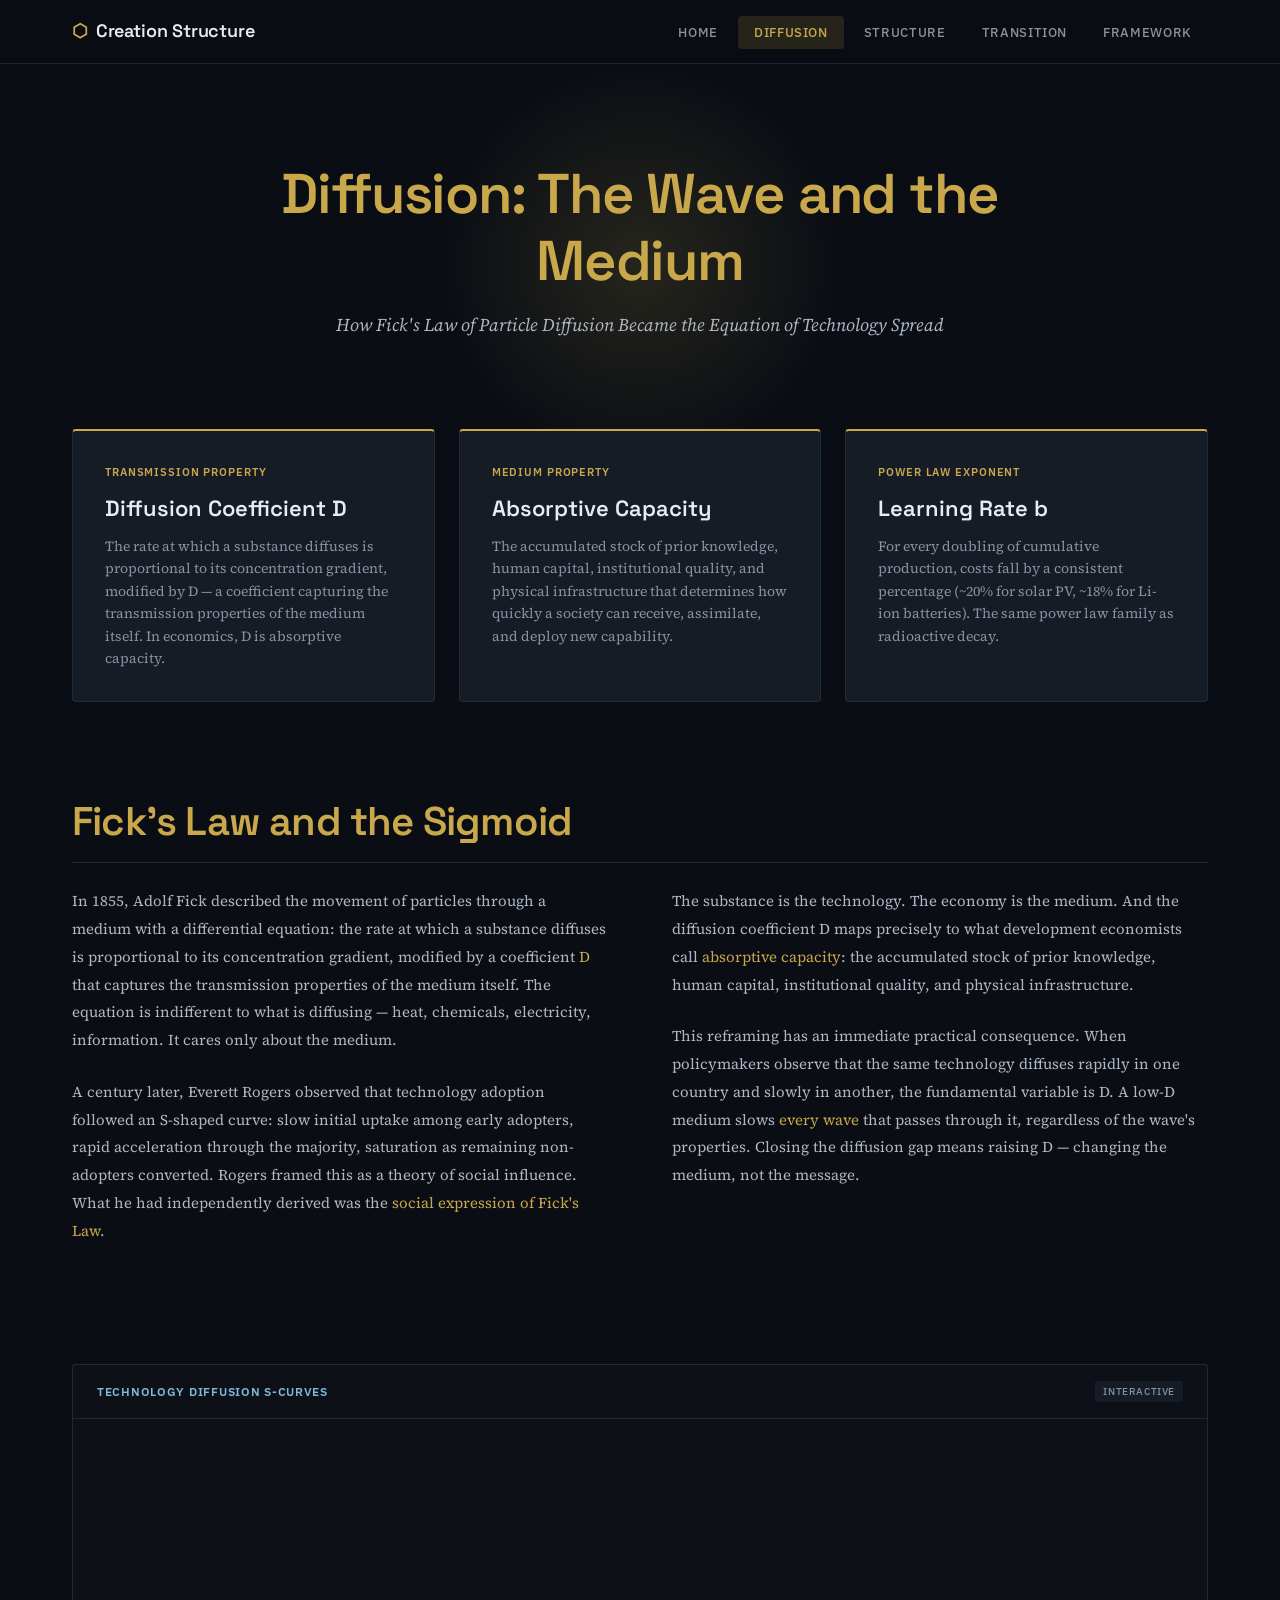
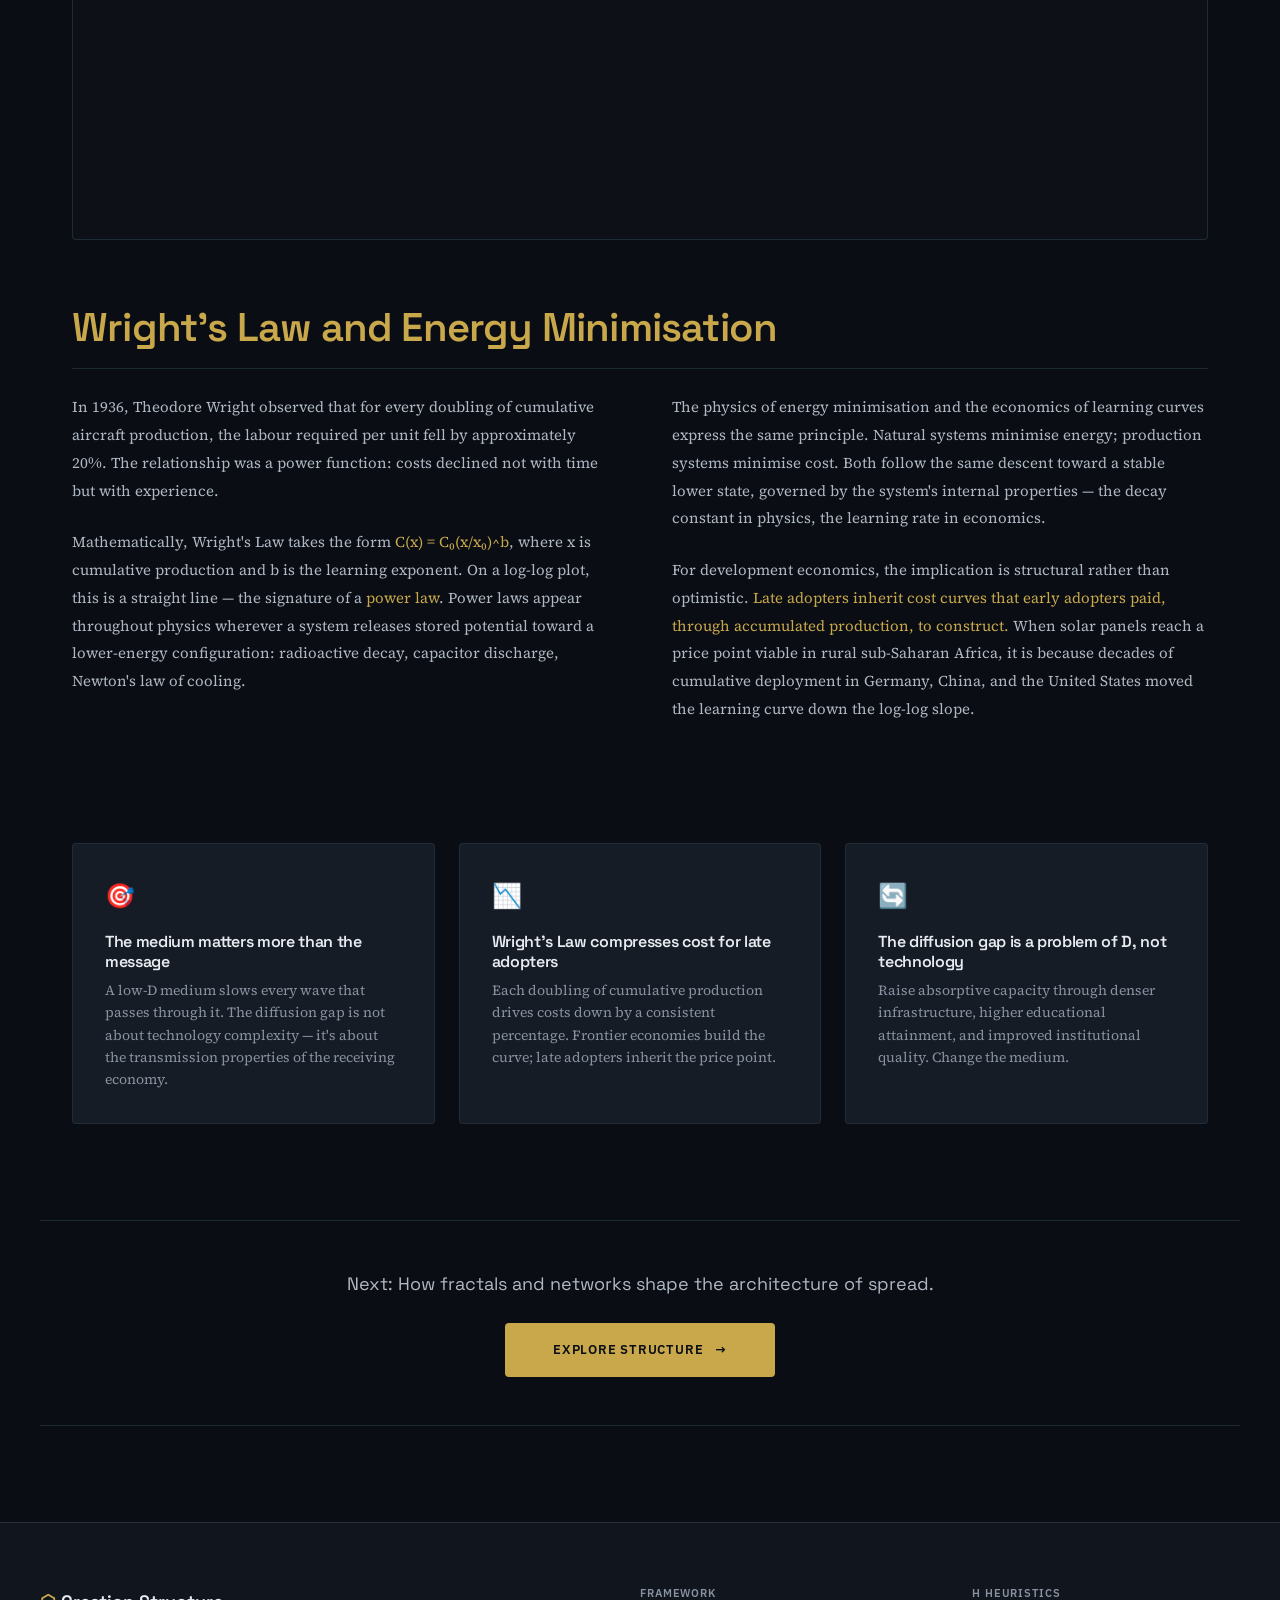
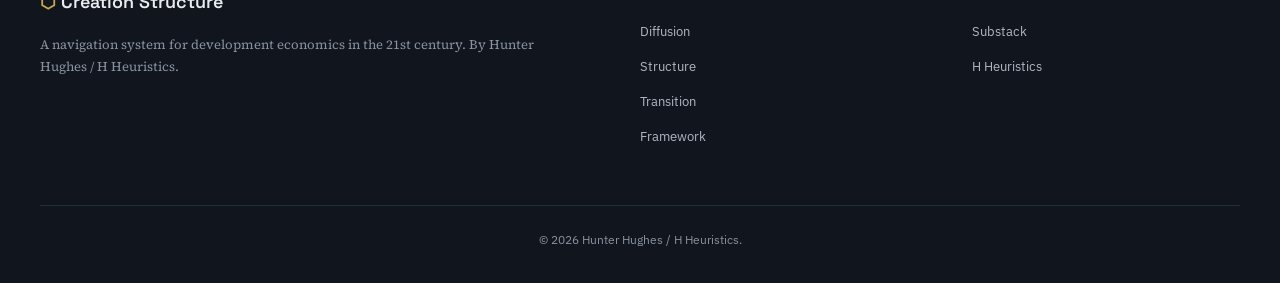
==== pages/diffusion.html @ 6a88fe3a "Initial commit: Creation Structure & Development Economics website 5-page informational website expl" ====
<!DOCTYPE html>
<html lang="en">
<head>
    <meta charset="UTF-8">
    <meta name="viewport" content="width=device-width, initial-scale=1.0">
    <meta name="description" content="Diffusion: The Wave and the Medium — How Fick's Law of particle diffusion became the equation of technology spread across economies.">
    <title>Diffusion — Creation Structure & Development Economics</title>
    <link rel="stylesheet" href="../assets/css/main.css">
    <link rel="icon" type="image/svg+xml" href="data:image/svg+xml,<svg xmlns='http://www.w3.org/2000/svg' viewBox='0 0 100 100'><text y='.9em' font-size='90'>⬡</text></svg>">
</head>
<body>
<a class="skip-link" href="#main-content">Skip to main content</a>

<header class="masthead">
    <div class="masthead-inner">
        <a href="../index.html" class="masthead-brand">
            <span class="brand-accent">⬡</span> Creation Structure
        </a>
        <nav aria-label="Main navigation">
            <ul class="masthead-nav">
                <li><a href="../index.html">Home</a></li>
                <li><a href="diffusion.html" class="active" aria-current="page">Diffusion</a></li>
                <li><a href="structure.html">Structure</a></li>
                <li><a href="transition.html">Transition</a></li>
                <li><a href="framework.html">Framework</a></li>
            </ul>
        </nav>
    </div>
</header>

<main id="main-content">

<!-- ===== Page Hero ===== -->
<section class="page-hero">
    <div class="page-hero-inner">
        <h1>Diffusion: The Wave and the Medium</h1>
        <p class="subtitle">How Fick's Law of Particle Diffusion Became the Equation of Technology Spread</p>
    </div>
</section>

<!-- ===== Stat Row ===== -->
<section class="stat-row">
    <div class="stat-card">
        <div class="stat-card-label">Transmission Property</div>
        <div class="stat-card-title">Diffusion Coefficient D</div>
        <div class="stat-card-desc">The rate at which a substance diffuses is proportional to its concentration gradient, modified by D — a coefficient capturing the transmission properties of the medium itself. In economics, D is absorptive capacity.</div>
    </div>
    <div class="stat-card">
        <div class="stat-card-label">Medium Property</div>
        <div class="stat-card-title">Absorptive Capacity</div>
        <div class="stat-card-desc">The accumulated stock of prior knowledge, human capital, institutional quality, and physical infrastructure that determines how quickly a society can receive, assimilate, and deploy new capability.</div>
    </div>
    <div class="stat-card">
        <div class="stat-card-label">Power Law Exponent</div>
        <div class="stat-card-title">Learning Rate b</div>
        <div class="stat-card-desc">For every doubling of cumulative production, costs fall by a consistent percentage (~20% for solar PV, ~18% for Li-ion batteries). The same power law family as radioactive decay.</div>
    </div>
</section>

<!-- ===== Main Content ===== -->
<section class="prose-section">
    <h2>Fick's Law and the Sigmoid</h2>
    <div class="prose-columns">
        <div>
            <p>In 1855, Adolf Fick described the movement of particles through a medium with a differential equation: the rate at which a substance diffuses is proportional to its concentration gradient, modified by a coefficient <span class="highlight">D</span> that captures the transmission properties of the medium itself. The equation is indifferent to what is diffusing — heat, chemicals, electricity, information. It cares only about the medium.</p>
            <p>A century later, Everett Rogers observed that technology adoption followed an S-shaped curve: slow initial uptake among early adopters, rapid acceleration through the majority, saturation as remaining non-adopters converted. Rogers framed this as a theory of social influence. What he had independently derived was the <span class="highlight">social expression of Fick's Law</span>.</p>
        </div>
        <div>
            <p>The substance is the technology. The economy is the medium. And the diffusion coefficient D maps precisely to what development economists call <span class="highlight">absorptive capacity</span>: the accumulated stock of prior knowledge, human capital, institutional quality, and physical infrastructure.</p>
            <p>This reframing has an immediate practical consequence. When policymakers observe that the same technology diffuses rapidly in one country and slowly in another, the fundamental variable is D. A low-D medium slows <span class="highlight">every wave</span> that passes through it, regardless of the wave's properties. Closing the diffusion gap means raising D — changing the medium, not the message.</p>
        </div>
    </div>
</section>

<!-- ===== Viz: S-Curves ===== -->
<section class="viz-container">
    <div class="viz-frame">
        <div class="viz-frame-header">
            <span class="viz-frame-title">Technology Diffusion S-Curves</span>
            <span class="viz-frame-badge">Interactive</span>
        </div>
        <div class="viz-frame-body" id="viz-diffusion-curves"></div>
    </div>
</section>

<!-- ===== Wright's Law ===== -->
<section class="prose-section">
    <h2>Wright's Law and Energy Minimisation</h2>
    <div class="prose-columns">
        <div>
            <p>In 1936, Theodore Wright observed that for every doubling of cumulative aircraft production, the labour required per unit fell by approximately 20%. The relationship was a power function: costs declined not with time but with experience.</p>
            <p>Mathematically, Wright's Law takes the form <span class="highlight">C(x) = C₀(x/x₀)^b</span>, where x is cumulative production and b is the learning exponent. On a log-log plot, this is a straight line — the signature of a <span class="highlight">power law</span>. Power laws appear throughout physics wherever a system releases stored potential toward a lower-energy configuration: radioactive decay, capacitor discharge, Newton's law of cooling.</p>
        </div>
        <div>
            <p>The physics of energy minimisation and the economics of learning curves express the same principle. Natural systems minimise energy; production systems minimise cost. Both follow the same descent toward a stable lower state, governed by the system's internal properties — the decay constant in physics, the learning rate in economics.</p>
            <p>For development economics, the implication is structural rather than optimistic. <span class="highlight">Late adopters inherit cost curves that early adopters paid, through accumulated production, to construct.</span> When solar panels reach a price point viable in rural sub-Saharan Africa, it is because decades of cumulative deployment in Germany, China, and the United States moved the learning curve down the log-log slope.</p>
        </div>
    </div>
</section>

<!-- ===== Insight Cards ===== -->
<section class="insight-grid">
    <div class="insight-card">
        <span class="insight-icon">🎯</span>
        <h4>The medium matters more than the message</h4>
        <p>A low-D medium slows every wave that passes through it. The diffusion gap is not about technology complexity — it's about the transmission properties of the receiving economy.</p>
    </div>
    <div class="insight-card">
        <span class="insight-icon">📉</span>
        <h4>Wright's Law compresses cost for late adopters</h4>
        <p>Each doubling of cumulative production drives costs down by a consistent percentage. Frontier economies build the curve; late adopters inherit the price point.</p>
    </div>
    <div class="insight-card">
        <span class="insight-icon">🔄</span>
        <h4>The diffusion gap is a problem of D, not technology</h4>
        <p>Raise absorptive capacity through denser infrastructure, higher educational attainment, and improved institutional quality. Change the medium.</p>
    </div>
</section>

<section class="cta-row">
    <p>Next: How fractals and networks shape the architecture of spread.</p>
    <a href="structure.html" class="cta-button">Explore Structure <span class="arrow">→</span></a>
</section>

</main>

<footer class="site-footer">
    <div class="footer-inner">
        <div>
            <div class="footer-brand"><span class="brand-accent">⬡</span> Creation Structure</div>
            <p class="footer-desc">A navigation system for development economics in the 21st century. By Hunter Hughes / H Heuristics.</p>
        </div>
        <div class="footer-col">
            <h4>Framework</h4>
            <ul class="footer-links">
                <li><a href="diffusion.html">Diffusion</a></li>
                <li><a href="structure.html">Structure</a></li>
                <li><a href="transition.html">Transition</a></li>
                <li><a href="framework.html">Framework</a></li>
            </ul>
        </div>
        <div class="footer-col">
            <h4>H Heuristics</h4>
            <ul class="footer-links">
                <li><a href="https://hheuristics.substack.com" target="_blank" rel="noopener">Substack</a></li>
                <li><a href="https://hheuristics.com" target="_blank" rel="noopener">H Heuristics</a></li>
            </ul>
        </div>
    </div>
    <div class="footer-bottom">
        <p>&copy; 2026 Hunter Hughes / H Heuristics.</p>
    </div>
</footer>

<script src="https://d3js.org/d3.v7.min.js"></script>
<script src="../assets/js/visualizations.js"></script>
<script>drawDiffusionSCurves('viz-diffusion-curves');</script>
</body>
</html>
---- assets/css/main.css ----
/* ============================================================
   Creation Structure & Development Economics
   Design System: Scientific Editorial (Stitch-generated)
   Tokens: Dark Navy #0a0e14 / Gold #c9a84c / Steel Blue #7eb8da
   Typography: Space Grotesk (headlines) / Source Serif 4 (body) / IBM Plex Sans (labels)
   ============================================================ */

/* --- Google Fonts --- */
@import url('https://fonts.googleapis.com/css2?family=Space+Grotesk:wght@300;400;500;600;700&family=Source+Serif+4:ital,opsz,wght@0,8..60,300;0,8..60,400;0,8..60,500;0,8..60,600;0,8..60,700;1,8..60,300;1,8..60,400;1,8..60,500&family=IBM+Plex+Sans:wght@300;400;500;600;700&display=swap');

/* --- CSS Custom Properties --- */
:root {
    /* Backgrounds */
    --bg-primary: #0a0e14;
    --bg-secondary: #11161e;
    --bg-card: #161c26;
    --bg-card-hover: #1c2430;
    --bg-equation: #131a24;
    --bg-chart: #0d1117;

    /* Text */
    --text-primary: #e8ecf1;
    --text-secondary: #b0b8c4;
    --text-muted: #8892a0;
    --text-inverse: #0a0e14;

    /* Accent — Gold */
    --gold-primary: #c9a84c;
    --gold-light: #d4b860;
    --gold-dark: #a88a30;
    --gold-glow: rgba(201, 168, 76, 0.15);
    --gold-glow-strong: rgba(201, 168, 76, 0.25);

    /* Accent — Steel Blue */
    --steel: #7eb8da;
    --steel-light: #a0d0ec;
    --steel-dark: #5a94b8;
    --steel-glow: rgba(126, 184, 218, 0.12);

    /* Borders & Dividers */
    --hairline: rgba(126, 184, 218, 0.15);
    --hairline-gold: rgba(201, 168, 76, 0.2);
    --border-card: rgba(126, 184, 218, 0.1);
    --border-strong: rgba(126, 184, 218, 0.2);

    /* Typography */
    --font-headline: 'Space Grotesk', -apple-system, sans-serif;
    --font-body: 'Source Serif 4', Georgia, 'Times New Roman', serif;
    --font-label: 'IBM Plex Sans', -apple-system, sans-serif;
    --font-mono: 'IBM Plex Mono', 'SF Mono', 'Fira Code', monospace;

    /* Spacing */
    --space-xs: 0.25rem;
    --space-sm: 0.5rem;
    --space-md: 1rem;
    --space-lg: 1.5rem;
    --space-xl: 2rem;
    --space-2xl: 3rem;
    --space-3xl: 4rem;
    --space-4xl: 6rem;
    --space-5xl: 8rem;

    /* Sizing */
    --max-width: 1200px;
    --nav-height: 64px;
    --border-radius: 4px;

    /* Transitions */
    --transition-fast: 150ms ease;
    --transition-base: 250ms ease;
    --transition-slow: 400ms ease;
}

/* --- Reset & Base --- */
*, *::before, *::after {
    box-sizing: border-box;
    margin: 0;
    padding: 0;
}

html {
    font-size: 16px;
    scroll-behavior: smooth;
    -webkit-font-smoothing: antialiased;
    -moz-osx-font-smoothing: grayscale;
}

body {
    background-color: var(--bg-primary);
    color: var(--text-primary);
    font-family: var(--font-body);
    line-height: 1.7;
    min-height: 100vh;
}

/* --- Typography --- */
h1, h2, h3, h4, h5, h6 {
    font-family: var(--font-headline);
    font-weight: 600;
    line-height: 1.2;
    letter-spacing: -0.02em;
}

h1 { font-size: clamp(2.25rem, 5vw, 3.5rem); }
h2 { font-size: clamp(1.75rem, 4vw, 2.5rem); }
h3 { font-size: clamp(1.25rem, 3vw, 1.75rem); }
h4 { font-size: 1.125rem; }

p {
    margin-bottom: var(--space-lg);
    color: var(--text-secondary);
}

a {
    color: var(--gold-primary);
    text-decoration: none;
    transition: color var(--transition-fast);
}

a:hover {
    color: var(--gold-light);
}

/* --- Masthead / Navigation --- */
.masthead {
    position: sticky;
    top: 0;
    z-index: 100;
    background: rgba(10, 14, 20, 0.92);
    backdrop-filter: blur(16px);
    -webkit-backdrop-filter: blur(16px);
    border-bottom: 1px solid var(--hairline);
    height: var(--nav-height);
}

.masthead-inner {
    max-width: var(--max-width);
    margin: 0 auto;
    padding: 0 var(--space-xl);
    height: 100%;
    display: flex;
    align-items: center;
    justify-content: space-between;
}

.masthead-brand {
    font-family: var(--font-headline);
    font-size: 1.125rem;
    font-weight: 600;
    color: var(--text-primary);
    letter-spacing: -0.01em;
    display: flex;
    align-items: center;
    gap: var(--space-sm);
}

.masthead-brand .brand-accent {
    color: var(--gold-primary);
    font-weight: 700;
}

.masthead-nav {
    display: flex;
    align-items: center;
    gap: var(--space-xs);
    list-style: none;
}

.masthead-nav a {
    font-family: var(--font-label);
    font-size: 0.8125rem;
    font-weight: 500;
    text-transform: uppercase;
    letter-spacing: 0.05em;
    color: var(--text-muted);
    padding: var(--space-sm) var(--space-md);
    border-radius: var(--border-radius);
    transition: all var(--transition-fast);
}

.masthead-nav a:hover,
.masthead-nav a.active {
    color: var(--gold-primary);
    background: var(--gold-glow);
}

/* --- Hero Section --- */
.hero {
    padding: var(--space-5xl) var(--space-xl) var(--space-4xl);
    text-align: center;
    position: relative;
    overflow: hidden;
}

.hero::before {
    content: '';
    position: absolute;
    top: 0;
    left: 50%;
    transform: translateX(-50%);
    width: 600px;
    height: 600px;
    background: radial-gradient(circle at center, var(--gold-glow) 0%, transparent 70%);
    pointer-events: none;
}

.hero-inner {
    max-width: 800px;
    margin: 0 auto;
    position: relative;
    z-index: 1;
}

.hero-title {
    color: var(--gold-primary);
    margin-bottom: var(--space-md);
}

.hero-subtitle {
    font-family: var(--font-body);
    font-size: clamp(1.125rem, 2.5vw, 1.375rem);
    font-style: italic;
    font-weight: 400;
    color: var(--text-secondary);
    margin-bottom: var(--space-xl);
}

.hero-abstract {
    font-size: 1.0625rem;
    line-height: 1.8;
    color: var(--text-secondary);
    max-width: 680px;
    margin: 0 auto var(--space-2xl);
}

.hero-abstract .drop-cap::first-letter {
    font-family: var(--font-headline);
    font-size: 3.5rem;
    font-weight: 700;
    color: var(--gold-primary);
    float: left;
    line-height: 0.8;
    margin-right: var(--space-sm);
    margin-top: 0.1em;
}

/* --- Stat Row --- */
.stat-row {
    max-width: var(--max-width);
    margin: 0 auto var(--space-4xl);
    padding: 0 var(--space-xl);
    display: grid;
    grid-template-columns: repeat(auto-fit, minmax(240px, 1fr));
    gap: var(--space-lg);
}

.stat-card {
    background: var(--bg-card);
    border: 1px solid var(--border-card);
    border-top: 2px solid var(--gold-primary);
    border-radius: var(--border-radius);
    padding: var(--space-xl);
    transition: all var(--transition-base);
}

.stat-card:hover {
    background: var(--bg-card-hover);
    border-color: var(--hairline-gold);
    transform: translateY(-2px);
}

.stat-card-label {
    font-family: var(--font-label);
    font-size: 0.6875rem;
    font-weight: 600;
    text-transform: uppercase;
    letter-spacing: 0.08em;
    color: var(--gold-primary);
    margin-bottom: var(--space-sm);
}

.stat-card-title {
    font-family: var(--font-headline);
    font-size: 1.375rem;
    font-weight: 600;
    color: var(--text-primary);
    margin-bottom: var(--space-sm);
}

.stat-card-desc {
    font-size: 0.875rem;
    color: var(--text-muted);
    line-height: 1.6;
}

/* --- Prose Section --- */
.prose-section {
    max-width: var(--max-width);
    margin: 0 auto var(--space-4xl);
    padding: 0 var(--space-xl);
}

.prose-section h2 {
    color: var(--gold-primary);
    margin-bottom: var(--space-lg);
    padding-bottom: var(--space-md);
    border-bottom: 1px solid var(--hairline);
}

.prose-section h3 {
    color: var(--text-primary);
    margin: var(--space-2xl) 0 var(--space-md);
}

.prose-columns {
    display: grid;
    grid-template-columns: 1fr 1fr;
    gap: var(--space-3xl);
}

@media (max-width: 768px) {
    .prose-columns {
        grid-template-columns: 1fr;
        gap: var(--space-xl);
    }
}

.prose-columns p {
    font-size: 0.9375rem;
    line-height: 1.85;
}

/* --- Equation Display --- */
.equation-display {
    max-width: var(--max-width);
    margin: 0 auto var(--space-3xl);
    padding: var(--space-3xl) var(--space-xl);
    text-align: center;
}

.equation-box {
    display: inline-block;
    background: var(--bg-equation);
    border: 1px solid var(--hairline-gold);
    border-radius: var(--border-radius);
    padding: var(--space-2xl) var(--space-3xl);
    position: relative;
}

.equation-box::before {
    content: '';
    position: absolute;
    inset: -1px;
    border-radius: var(--border-radius);
    background: var(--gold-glow);
    z-index: -1;
    filter: blur(8px);
}

.equation-box .eq-main {
    font-family: var(--font-headline);
    font-size: clamp(1.5rem, 3.5vw, 2rem);
    font-weight: 700;
    color: var(--gold-primary);
    letter-spacing: -0.01em;
}

.equation-box .eq-mappings {
    display: grid;
    grid-template-columns: repeat(3, 1fr);
    gap: var(--space-lg);
    margin-top: var(--space-xl);
    text-align: left;
}

@media (max-width: 768px) {
    .equation-box .eq-mappings {
        grid-template-columns: 1fr;
    }
}

.eq-mapping {
    padding: var(--space-md);
    border-left: 2px solid var(--hairline-gold);
}

.eq-mapping .map-label {
    font-family: var(--font-label);
    font-size: 0.6875rem;
    font-weight: 600;
    text-transform: uppercase;
    letter-spacing: 0.08em;
    color: var(--steel);
    margin-bottom: var(--space-xs);
}

.eq-mapping .map-arrow {
    font-family: var(--font-headline);
    font-size: 0.9375rem;
    font-weight: 600;
    color: var(--gold-primary);
    margin-bottom: var(--space-xs);
}

.eq-mapping .map-desc {
    font-size: 0.8125rem;
    color: var(--text-muted);
    line-height: 1.5;
}

/* --- Viz Container --- */
.viz-container {
    max-width: var(--max-width);
    margin: 0 auto var(--space-3xl);
    padding: 0 var(--space-xl);
}

.viz-frame {
    background: var(--bg-chart);
    border: 1px solid var(--hairline);
    border-radius: var(--border-radius);
    overflow: hidden;
}

.viz-frame-header {
    padding: var(--space-md) var(--space-lg);
    border-bottom: 1px solid var(--hairline);
    display: flex;
    align-items: center;
    justify-content: space-between;
}

.viz-frame-title {
    font-family: var(--font-label);
    font-size: 0.75rem;
    font-weight: 600;
    text-transform: uppercase;
    letter-spacing: 0.06em;
    color: var(--steel);
}

.viz-frame-badge {
    font-family: var(--font-label);
    font-size: 0.625rem;
    font-weight: 500;
    text-transform: uppercase;
    letter-spacing: 0.06em;
    color: var(--text-muted);
    background: var(--bg-card);
    padding: 2px 8px;
    border-radius: 2px;
}

.viz-frame-body {
    padding: 0;
    min-height: 420px;
    position: relative;
}

.viz-frame-body svg {
    display: block;
    width: 100%;
}

.viz-frame-body svg:focus-visible {
    outline: 2px solid var(--gold-primary);
    outline-offset: 2px;
}

/* --- Skip Link (Accessibility) --- */
.skip-link {
    position: absolute;
    top: -100%;
    left: var(--space-md);
    background: var(--gold-primary);
    color: var(--bg-primary);
    padding: var(--space-sm) var(--space-md);
    border-radius: var(--border-radius);
    font-family: var(--font-label);
    font-size: 0.8125rem;
    font-weight: 600;
    z-index: 200;
    transition: top var(--transition-fast);
    text-decoration: none;
}

.skip-link:focus {
    top: var(--space-md);
}

/* --- Main content wrapper for skip link target --- */
#main-content {
    outline: none;
}

/* --- Insight Cards --- */
.insight-grid {
    max-width: var(--max-width);
    margin: 0 auto var(--space-4xl);
    padding: 0 var(--space-xl);
    display: grid;
    grid-template-columns: repeat(auto-fit, minmax(320px, 1fr));
    gap: var(--space-lg);
}

.insight-card {
    background: var(--bg-card);
    border: 1px solid var(--border-card);
    border-radius: var(--border-radius);
    padding: var(--space-xl);
    transition: all var(--transition-base);
}

.insight-card:hover {
    background: var(--bg-card-hover);
    border-color: var(--hairline-gold);
}

.insight-card .insight-icon {
    font-size: 1.5rem;
    margin-bottom: var(--space-md);
    display: block;
}

.insight-card h4 {
    font-family: var(--font-headline);
    font-size: 1rem;
    color: var(--text-primary);
    margin-bottom: var(--space-sm);
}

.insight-card p {
    font-size: 0.875rem;
    color: var(--text-muted);
    line-height: 1.6;
    margin-bottom: 0;
}

/* --- CTA Row --- */
.cta-row {
    max-width: var(--max-width);
    margin: 0 auto var(--space-4xl);
    padding: var(--space-2xl) var(--space-xl);
    text-align: center;
    border-top: 1px solid var(--hairline);
    border-bottom: 1px solid var(--hairline);
}

.cta-row p {
    font-family: var(--font-headline);
    font-size: 1.125rem;
    color: var(--text-secondary);
    margin-bottom: var(--space-lg);
}

.cta-button {
    display: inline-block;
    font-family: var(--font-label);
    font-size: 0.8125rem;
    font-weight: 600;
    text-transform: uppercase;
    letter-spacing: 0.06em;
    color: var(--bg-primary);
    background: var(--gold-primary);
    padding: var(--space-md) var(--space-2xl);
    border-radius: var(--border-radius);
    transition: all var(--transition-fast);
}

.cta-button:hover {
    background: var(--gold-light);
    color: var(--bg-primary);
    transform: translateY(-1px);
}

.cta-button .arrow {
    margin-left: var(--space-sm);
    transition: transform var(--transition-fast);
}

.cta-button:hover .arrow {
    transform: translateX(4px);
}

/* --- Footer --- */
.site-footer {
    background: var(--bg-secondary);
    border-top: 1px solid var(--hairline);
    padding: var(--space-3xl) var(--space-xl) var(--space-xl);
}

.footer-inner {
    max-width: var(--max-width);
    margin: 0 auto;
    display: grid;
    grid-template-columns: 2fr 1fr 1fr;
    gap: var(--space-3xl);
}

@media (max-width: 768px) {
    .footer-inner {
        grid-template-columns: 1fr;
        gap: var(--space-xl);
    }
}

.footer-brand {
    font-family: var(--font-headline);
    font-size: 1.125rem;
    font-weight: 600;
    color: var(--text-primary);
    margin-bottom: var(--space-md);
}

.footer-brand .brand-accent {
    color: var(--gold-primary);
}

.footer-desc {
    font-size: 0.8125rem;
    color: var(--text-muted);
    line-height: 1.7;
    margin-bottom: 0;
}

.footer-col h4 {
    font-family: var(--font-label);
    font-size: 0.6875rem;
    font-weight: 600;
    text-transform: uppercase;
    letter-spacing: 0.08em;
    color: var(--text-muted);
    margin-bottom: var(--space-md);
}

.footer-links {
    list-style: none;
}

.footer-links li {
    margin-bottom: var(--space-sm);
}

.footer-links a {
    font-family: var(--font-label);
    font-size: 0.8125rem;
    color: var(--text-secondary);
    transition: color var(--transition-fast);
}

.footer-links a:hover {
    color: var(--gold-primary);
}

.footer-bottom {
    max-width: var(--max-width);
    margin: var(--space-2xl) auto 0;
    padding-top: var(--space-lg);
    border-top: 1px solid var(--hairline);
    text-align: center;
}

.footer-bottom p {
    font-family: var(--font-label);
    font-size: 0.75rem;
    color: var(--text-muted);
    margin-bottom: 0;
}

/* --- Section Divider --- */
.section-divider {
    max-width: var(--max-width);
    margin: 0 auto var(--space-3xl);
    padding: 0 var(--space-xl);
    border: none;
    border-top: 1px solid var(--hairline);
}

/* --- Highlight text --- */
.highlight {
    color: var(--gold-primary);
}

.highlight-blue {
    color: var(--steel);
}

/* --- Responsive nav (mobile) --- */
@media (max-width: 768px) {
    .masthead-inner {
        flex-direction: column;
        height: auto;
        padding: var(--space-md) var(--space-lg);
        gap: var(--space-sm);
    }

    .masthead-nav {
        flex-wrap: wrap;
        justify-content: center;
        gap: 0;
    }

    .masthead-nav a {
        font-size: 0.6875rem;
        padding: var(--space-xs) var(--space-sm);
    }

    .masthead {
        height: auto;
    }

    :root {
        --nav-height: auto;
    }

    .hero {
        padding: var(--space-3xl) var(--space-lg) var(--space-2xl);
    }

    .stat-row {
        grid-template-columns: 1fr;
    }

    .insight-grid {
        grid-template-columns: 1fr;
    }
}

/* --- Page Hero (interior pages) --- */
.page-hero {
    padding: var(--space-4xl) var(--space-xl) var(--space-3xl);
    text-align: center;
    position: relative;
    overflow: hidden;
}

.page-hero::before {
    content: '';
    position: absolute;
    top: 0;
    left: 50%;
    transform: translateX(-50%);
    width: 400px;
    height: 400px;
    background: radial-gradient(circle at center, var(--gold-glow) 0%, transparent 70%);
    pointer-events: none;
}

.page-hero-inner {
    max-width: 800px;
    margin: 0 auto;
    position: relative;
    z-index: 1;
}

.page-hero h1 {
    color: var(--gold-primary);
    margin-bottom: var(--space-md);
}

.page-hero .subtitle {
    font-family: var(--font-body);
    font-size: 1.125rem;
    font-style: italic;
    font-weight: 400;
    color: var(--text-secondary);
}

/* --- Timeline --- */
.timeline {
    max-width: var(--max-width);
    margin: 0 auto var(--space-3xl);
    padding: 0 var(--space-xl);
    position: relative;
}

.timeline::before {
    content: '';
    position: absolute;
    left: 50%;
    transform: translateX(-50%);
    top: 0;
    bottom: 0;
    width: 1px;
    background: var(--hairline);
}

.timeline-item {
    display: grid;
    grid-template-columns: 1fr 1fr;
    gap: var(--space-2xl);
    margin-bottom: var(--space-2xl);
    position: relative;
}

.timeline-item:nth-child(even) {
    direction: rtl;
}

.timeline-item:nth-child(even) .timeline-content {
    direction: ltr;
}

.timeline-dot {
    position: absolute;
    left: 50%;
    transform: translateX(-50%);
    width: 12px;
    height: 12px;
    background: var(--gold-primary);
    border-radius: 50%;
    border: 2px solid var(--bg-primary);
    z-index: 2;
    top: 0.5rem;
}

.timeline-era {
    font-family: var(--font-label);
    font-size: 0.6875rem;
    font-weight: 600;
    text-transform: uppercase;
    letter-spacing: 0.08em;
    color: var(--gold-primary);
    margin-bottom: var(--space-xs);
}

.timeline-content {
    padding: var(--space-lg);
    background: var(--bg-card);
    border: 1px solid var(--border-card);
    border-radius: var(--border-radius);
}

.timeline-content h4 {
    margin-bottom: var(--space-sm);
}

.timeline-content p {
    font-size: 0.875rem;
    color: var(--text-muted);
    margin-bottom: 0;
}

@media (max-width: 768px) {
    .timeline::before {
        left: 24px;
    }
    .timeline-item {
        grid-template-columns: 1fr;
        gap: 0;
        padding-left: 48px;
    }
    .timeline-item:nth-child(even) {
        direction: ltr;
    }
    .timeline-dot {
        left: 24px;
    }
}

/* --- Active nav state --- */
.masthead-nav a.active {
    color: var(--gold-primary);
    background: var(--gold-glow);
    border-radius: var(--border-radius);
}

/* --- Navigation implication cards --- */
.nav-implications {
    max-width: var(--max-width);
    margin: 0 auto var(--space-3xl);
    padding: 0 var(--space-xl);
    display: grid;
    grid-template-columns: repeat(auto-fit, minmax(260px, 1fr));
    gap: var(--space-lg);
}

.nav-implication {
    background: var(--bg-card);
    border: 1px solid var(--border-card);
    border-radius: var(--border-radius);
    padding: var(--space-xl);
    border-left: 3px solid var(--gold-primary);
    transition: all var(--transition-base);
}

.nav-implication:hover {
    background: var(--bg-card-hover);
    border-color: var(--hairline-gold);
    transform: translateX(4px);
}

.nav-implication .num {
    font-family: var(--font-headline);
    font-size: 2rem;
    font-weight: 700;
    color: var(--gold-primary);
    opacity: 0.3;
    line-height: 1;
    margin-bottom: var(--space-sm);
}

.nav-implication h4 {
    font-family: var(--font-headline);
    font-size: 1rem;
    color: var(--text-primary);
    margin-bottom: var(--space-sm);
}

.nav-implication p {
    font-size: 0.8125rem;
    color: var(--text-muted);
    line-height: 1.6;
    margin-bottom: 0;
}

/* --- Section with hairline divider --- */
.stacked-section {
    padding: var(--space-2xl) 0;
    border-top: 1px solid var(--hairline);
}

.stacked-section:first-child {
    border-top: none;
}

.stacked-section h3 {
    color: var(--steel-light);
    margin-bottom: var(--space-lg);
    font-size: 1.375rem;
}

/* --- Subtle animation for stat cards --- */
@keyframes fadeInUp {
    from {
        opacity: 0;
        transform: translateY(16px);
    }
    to {
        opacity: 1;
        transform: translateY(0);
    }
}

.stat-card {
    animation: fadeInUp 0.5s ease forwards;
}

.stat-card:nth-child(2) { animation-delay: 0.1s; }
.stat-card:nth-child(3) { animation-delay: 0.2s; }
.stat-card:nth-child(4) { animation-delay: 0.3s; }
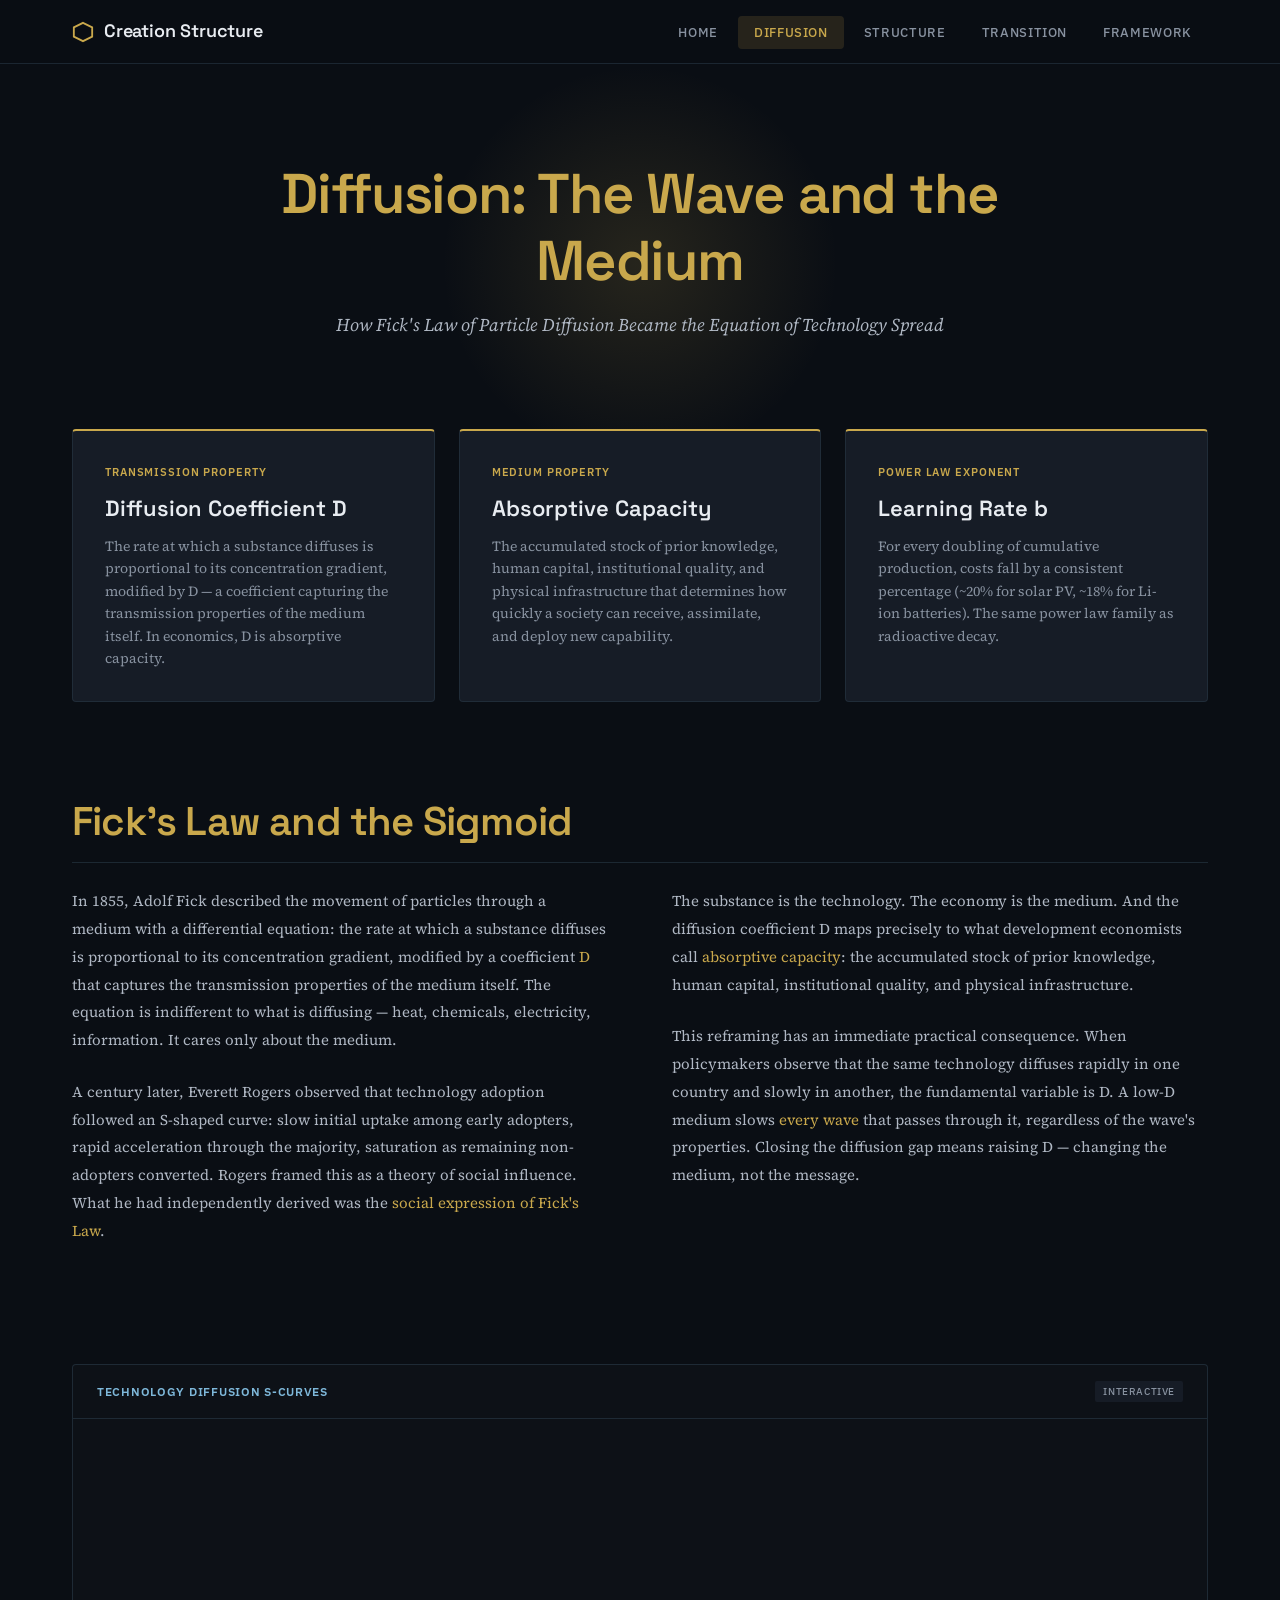
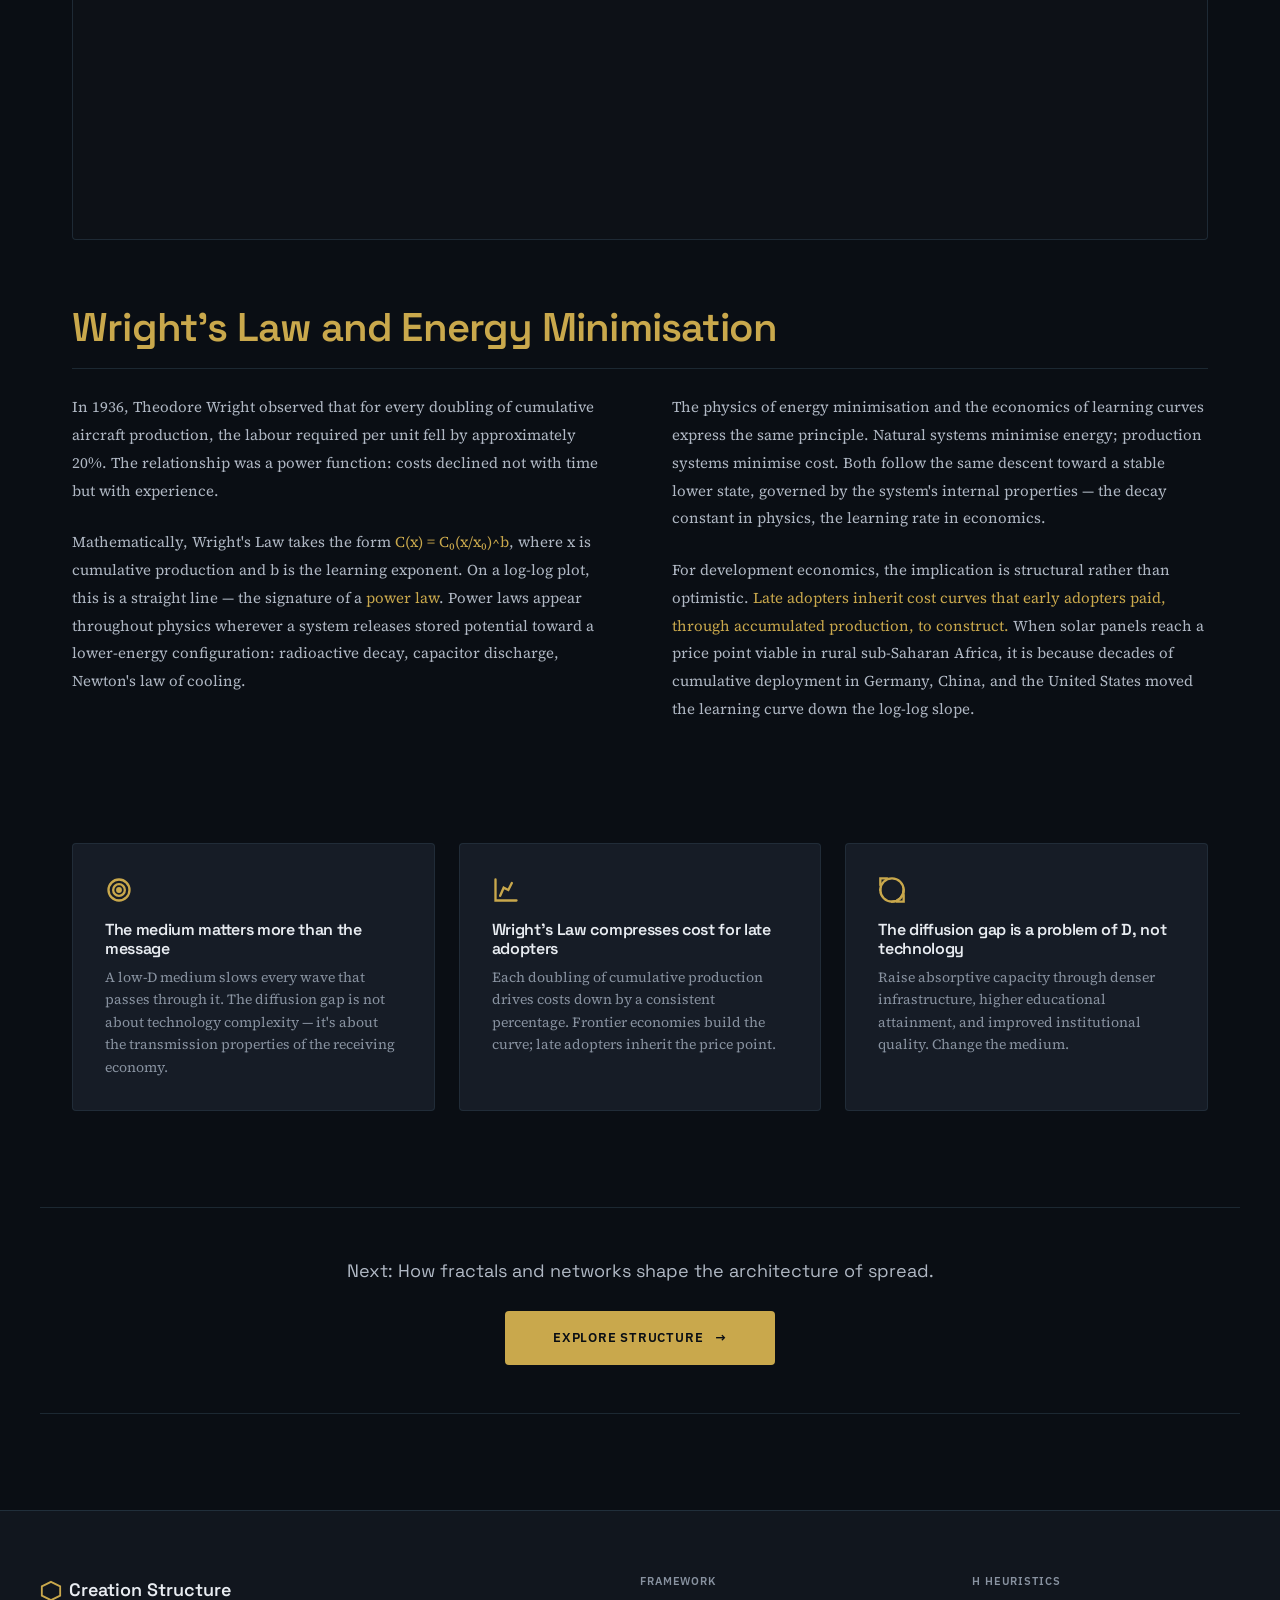
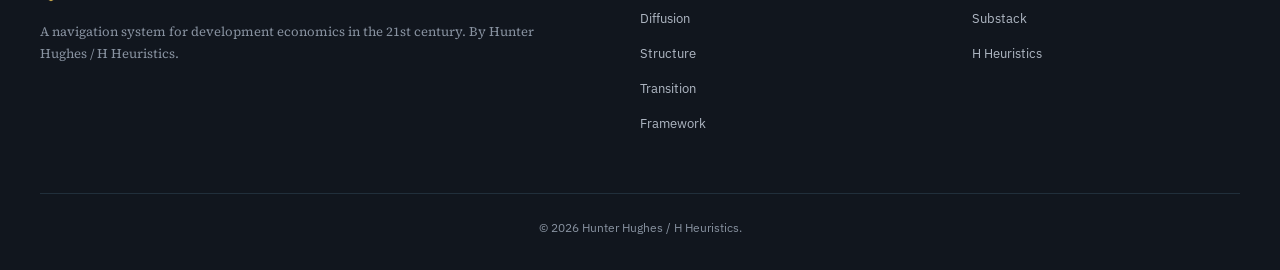
==== commit 80a14739: "Replace emojis with custom SVG icons; fix network topology D3 viz - All 12 emojis replaced with inli" ====
--- a/pages/diffusion.html
+++ b/pages/diffusion.html
@@ -6,7 +6,7 @@
     <meta name="description" content="Diffusion: The Wave and the Medium — How Fick's Law of particle diffusion became the equation of technology spread across economies.">
     <title>Diffusion — Creation Structure & Development Economics</title>
     <link rel="stylesheet" href="../assets/css/main.css">
-    <link rel="icon" type="image/svg+xml" href="data:image/svg+xml,<svg xmlns='http://www.w3.org/2000/svg' viewBox='0 0 100 100'><text y='.9em' font-size='90'>⬡</text></svg>">
+    <link rel="icon" type="image/svg+xml" href="data:image/svg+xml,%3Csvg xmlns='http://www.w3.org/2000/svg' viewBox='0 0 24 24' fill='none' stroke='%23c9a84c' stroke-width='2'%3E%3Cpolygon points='12,2 22,7 22,17 12,22 2,17 2,7'/%3E%3C/svg%3E">
 </head>
 <body>
 <a class="skip-link" href="#main-content">Skip to main content</a>
@@ -14,7 +14,7 @@
 <header class="masthead">
     <div class="masthead-inner">
         <a href="../index.html" class="masthead-brand">
-            <span class="brand-accent">⬡</span> Creation Structure
+            <span class="brand-hex"><svg viewBox="0 0 24 24" fill="none" stroke="currentColor" stroke-width="2"><polygon points="12,2 22,7 22,17 12,22 2,17 2,7"/></svg></span> Creation Structure
         </a>
         <nav aria-label="Main navigation">
             <ul class="masthead-nav">
@@ -101,17 +101,17 @@
 <!-- ===== Insight Cards ===== -->
 <section class="insight-grid">
     <div class="insight-card">
-        <span class="insight-icon">🎯</span>
+        <span class="insight-icon"><svg viewBox="0 0 24 24" fill="none" stroke="currentColor" stroke-width="2"><circle cx="12" cy="12" r="9"/><circle cx="12" cy="12" r="5"/><circle cx="12" cy="12" r="1.5" fill="currentColor"/></svg></span>
         <h4>The medium matters more than the message</h4>
         <p>A low-D medium slows every wave that passes through it. The diffusion gap is not about technology complexity — it's about the transmission properties of the receiving economy.</p>
     </div>
     <div class="insight-card">
-        <span class="insight-icon">📉</span>
+        <span class="insight-icon"><svg viewBox="0 0 24 24" fill="none" stroke="currentColor" stroke-width="2" stroke-linecap="round"><polyline points="3,3 3,21 21,21"/><polyline points="7,17 10,10 14,12 17,6"/></svg></span>
         <h4>Wright's Law compresses cost for late adopters</h4>
         <p>Each doubling of cumulative production drives costs down by a consistent percentage. Frontier economies build the curve; late adopters inherit the price point.</p>
     </div>
     <div class="insight-card">
-        <span class="insight-icon">🔄</span>
+        <span class="insight-icon"><svg viewBox="0 0 24 24" fill="none" stroke="currentColor" stroke-width="2" stroke-linecap="round"><path d="M2 12C2 6.5 6.5 2 12 2s10 4.5 10 10-4.5 10-10 10"/><polyline points="2,8 2,2 8,2"/><path d="M22 12c0 5.5-4.5 10-10 10S2 17.5 2 12"/><polyline points="22,16 22,22 16,22"/></svg></span>
         <h4>The diffusion gap is a problem of D, not technology</h4>
         <p>Raise absorptive capacity through denser infrastructure, higher educational attainment, and improved institutional quality. Change the medium.</p>
     </div>
@@ -127,7 +127,7 @@
 <footer class="site-footer">
     <div class="footer-inner">
         <div>
-            <div class="footer-brand"><span class="brand-accent">⬡</span> Creation Structure</div>
+            <div class="footer-brand"><span class="brand-hex"><svg viewBox="0 0 24 24" fill="none" stroke="currentColor" stroke-width="2"><polygon points="12,2 22,7 22,17 12,22 2,17 2,7"/></svg></span> Creation Structure</div>
             <p class="footer-desc">A navigation system for development economics in the 21st century. By Hunter Hughes / H Heuristics.</p>
         </div>
         <div class="footer-col">
--- a/assets/css/main.css
+++ b/assets/css/main.css
@@ -517,9 +517,33 @@
 }
 
 .insight-card .insight-icon {
-    font-size: 1.5rem;
+    display: block;
+    width: 28px;
+    height: 28px;
     margin-bottom: var(--space-md);
+    color: var(--gold-primary);
+}
+
+.insight-card .insight-icon svg {
     display: block;
+    width: 100%;
+    height: 100%;
+}
+
+/* --- Brand Hexagon Icon --- */
+.brand-hex {
+    display: inline-block;
+    width: 22px;
+    height: 22px;
+    vertical-align: middle;
+    margin-right: 2px;
+    color: var(--gold-primary);
+}
+
+.brand-hex svg {
+    display: block;
+    width: 100%;
+    height: 100%;
 }
 
 .insight-card h4 {
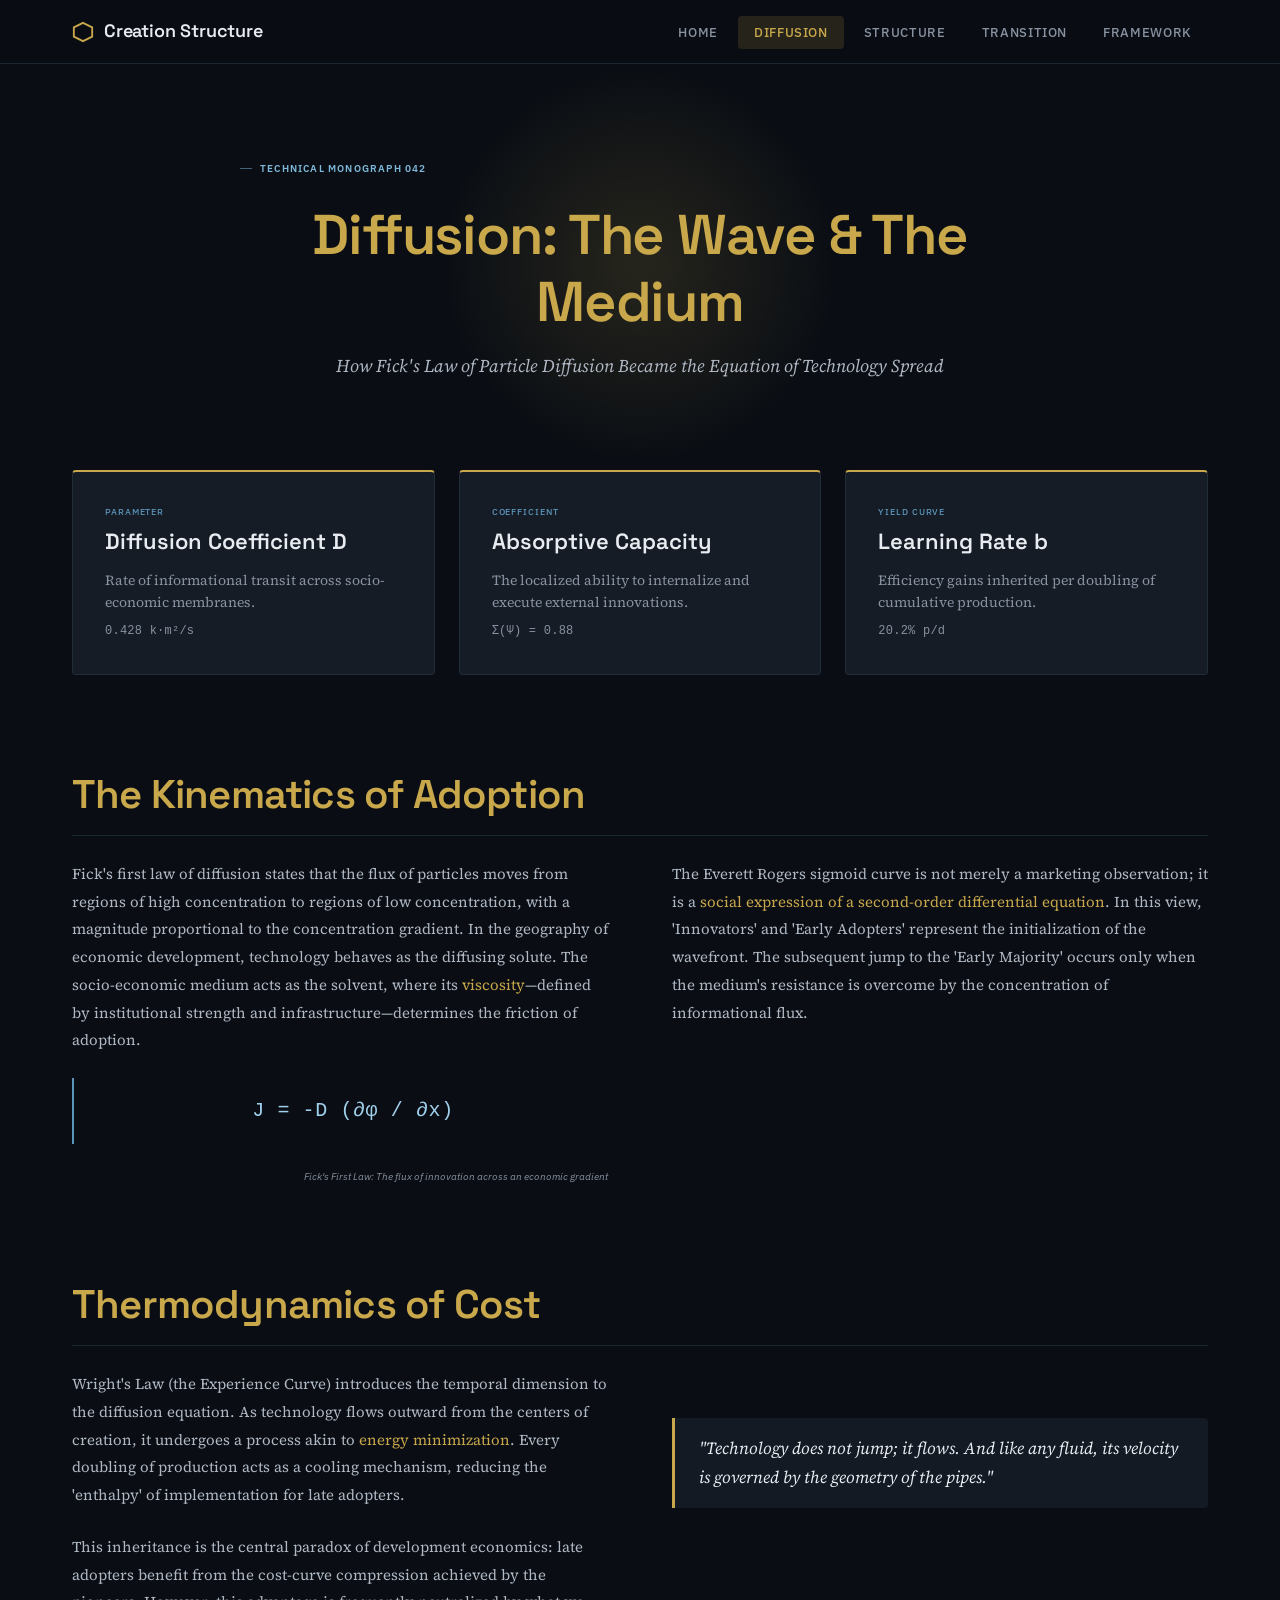
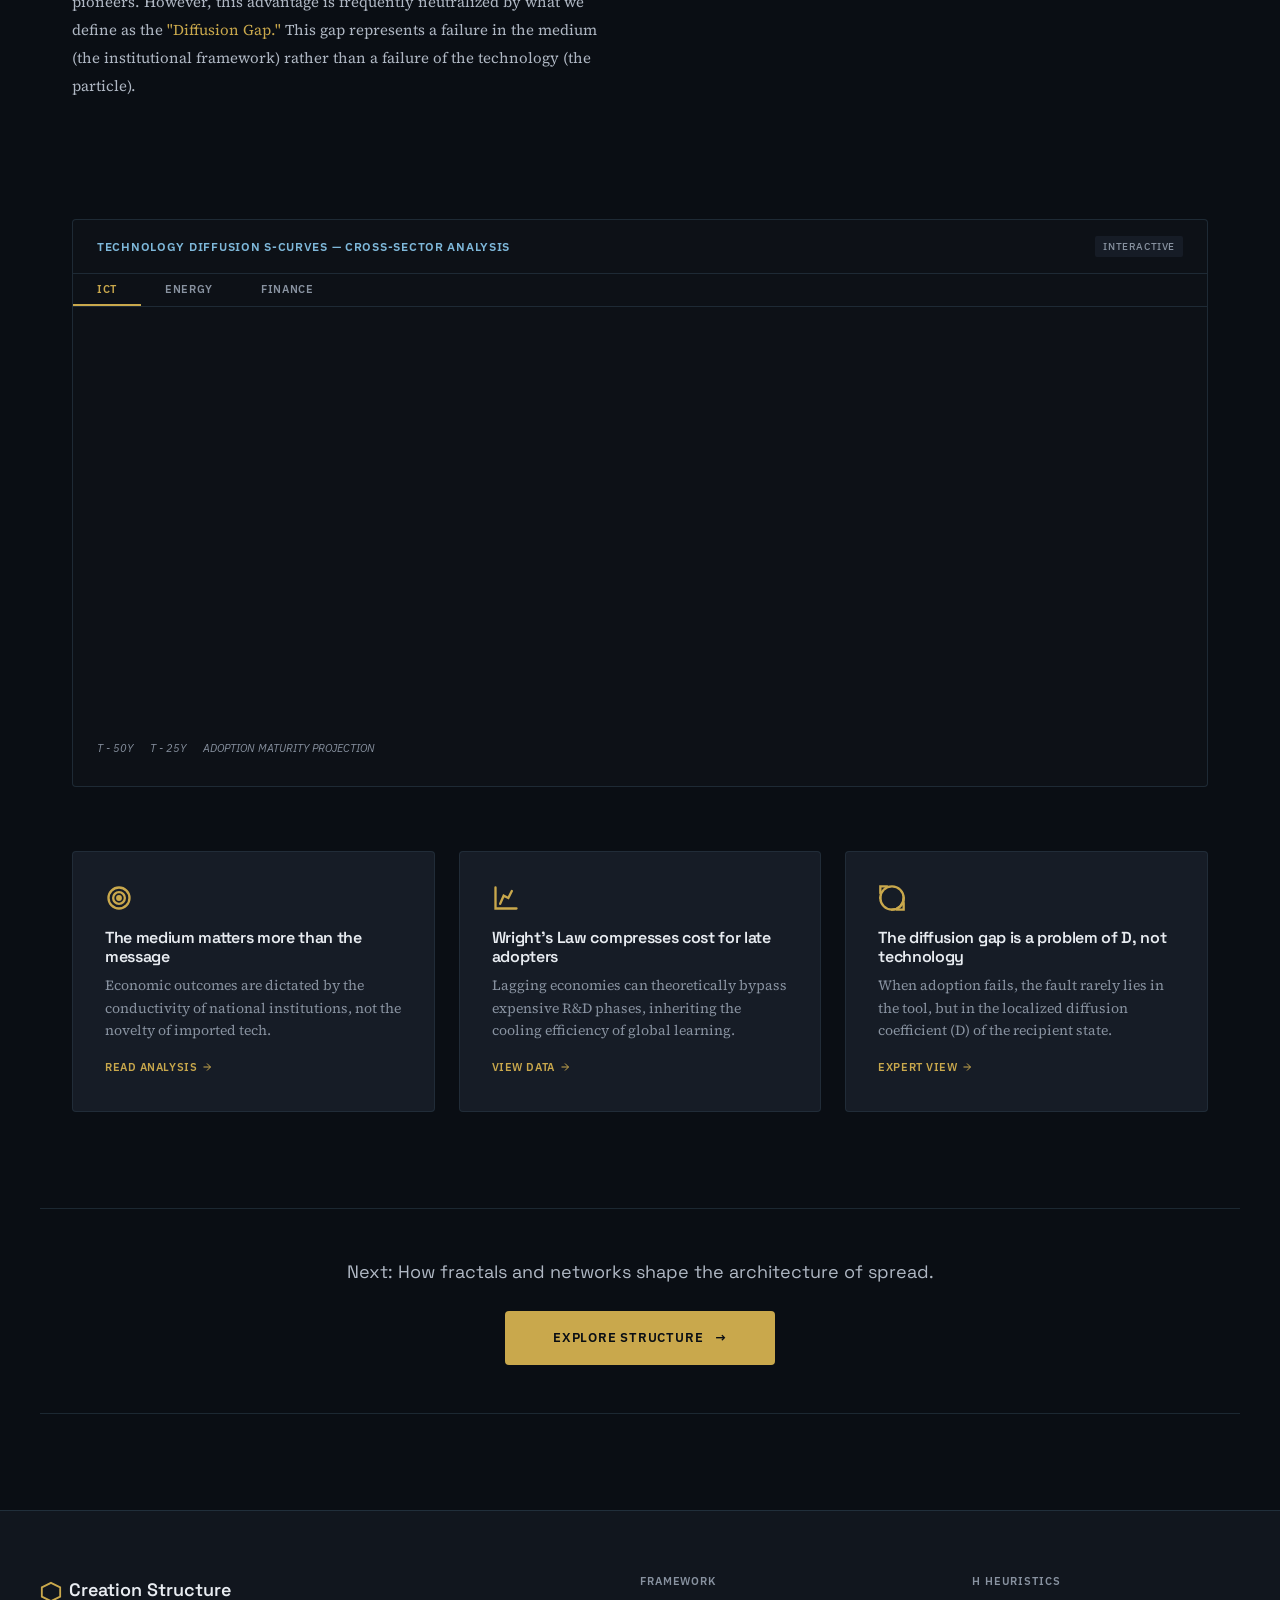
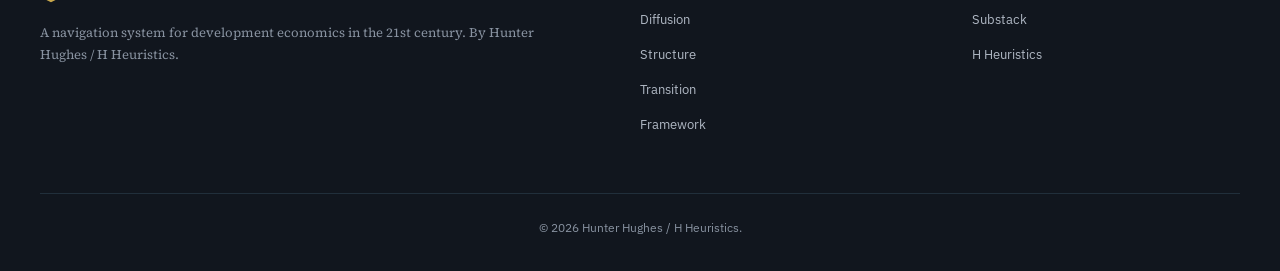
==== commit 9bd52881: "Integrate Stitch-designed advanced data visuals across all pages - Home: journal volume label, econo" ====
--- a/pages/diffusion.html
+++ b/pages/diffusion.html
@@ -30,96 +30,106 @@
 
 <main id="main-content">
 
-<!-- ===== Page Hero ===== -->
 <section class="page-hero">
     <div class="page-hero-inner">
-        <h1>Diffusion: The Wave and the Medium</h1>
+        <div class="volume-label">Technical Monograph 042</div>
+        <h1>Diffusion: The Wave &amp; The Medium</h1>
         <p class="subtitle">How Fick's Law of Particle Diffusion Became the Equation of Technology Spread</p>
     </div>
 </section>
 
-<!-- ===== Stat Row ===== -->
 <section class="stat-row">
     <div class="stat-card">
-        <div class="stat-card-label">Transmission Property</div>
+        <div class="stat-card-sub">Parameter</div>
         <div class="stat-card-title">Diffusion Coefficient D</div>
-        <div class="stat-card-desc">The rate at which a substance diffuses is proportional to its concentration gradient, modified by D — a coefficient capturing the transmission properties of the medium itself. In economics, D is absorptive capacity.</div>
+        <div class="stat-card-desc">Rate of informational transit across socio-economic membranes.</div>
+        <div class="stat-card-value">0.428 k&middot;m&sup2;/s</div>
     </div>
     <div class="stat-card">
-        <div class="stat-card-label">Medium Property</div>
+        <div class="stat-card-sub">Coefficient</div>
         <div class="stat-card-title">Absorptive Capacity</div>
-        <div class="stat-card-desc">The accumulated stock of prior knowledge, human capital, institutional quality, and physical infrastructure that determines how quickly a society can receive, assimilate, and deploy new capability.</div>
+        <div class="stat-card-desc">The localized ability to internalize and execute external innovations.</div>
+        <div class="stat-card-value">&Sigma;(&Psi;) = 0.88</div>
     </div>
     <div class="stat-card">
-        <div class="stat-card-label">Power Law Exponent</div>
+        <div class="stat-card-sub">Yield Curve</div>
         <div class="stat-card-title">Learning Rate b</div>
-        <div class="stat-card-desc">For every doubling of cumulative production, costs fall by a consistent percentage (~20% for solar PV, ~18% for Li-ion batteries). The same power law family as radioactive decay.</div>
+        <div class="stat-card-desc">Efficiency gains inherited per doubling of cumulative production.</div>
+        <div class="stat-card-value">20.2% p/d</div>
     </div>
 </section>
 
-<!-- ===== Main Content ===== -->
 <section class="prose-section">
-    <h2>Fick's Law and the Sigmoid</h2>
+    <h2>The Kinematics of Adoption</h2>
     <div class="prose-columns">
         <div>
-            <p>In 1855, Adolf Fick described the movement of particles through a medium with a differential equation: the rate at which a substance diffuses is proportional to its concentration gradient, modified by a coefficient <span class="highlight">D</span> that captures the transmission properties of the medium itself. The equation is indifferent to what is diffusing — heat, chemicals, electricity, information. It cares only about the medium.</p>
-            <p>A century later, Everett Rogers observed that technology adoption followed an S-shaped curve: slow initial uptake among early adopters, rapid acceleration through the majority, saturation as remaining non-adopters converted. Rogers framed this as a theory of social influence. What he had independently derived was the <span class="highlight">social expression of Fick's Law</span>.</p>
+            <p>Fick's first law of diffusion states that the flux of particles moves from regions of high concentration to regions of low concentration, with a magnitude proportional to the concentration gradient. In the geography of economic development, technology behaves as the diffusing solute. The socio-economic medium acts as the solvent, where its <span class="highlight">viscosity</span>&mdash;defined by institutional strength and infrastructure&mdash;determines the friction of adoption.</p>
+            <div class="equation-math">J = -D (&part;&phi; / &part;x)</div>
+            <div class="equation-ref">Fick's First Law: The flux of innovation across an economic gradient</div>
         </div>
         <div>
-            <p>The substance is the technology. The economy is the medium. And the diffusion coefficient D maps precisely to what development economists call <span class="highlight">absorptive capacity</span>: the accumulated stock of prior knowledge, human capital, institutional quality, and physical infrastructure.</p>
-            <p>This reframing has an immediate practical consequence. When policymakers observe that the same technology diffuses rapidly in one country and slowly in another, the fundamental variable is D. A low-D medium slows <span class="highlight">every wave</span> that passes through it, regardless of the wave's properties. Closing the diffusion gap means raising D — changing the medium, not the message.</p>
+            <p>The Everett Rogers sigmoid curve is not merely a marketing observation; it is a <span class="highlight">social expression of a second-order differential equation</span>. In this view, 'Innovators' and 'Early Adopters' represent the initialization of the wavefront. The subsequent jump to the 'Early Majority' occurs only when the medium's resistance is overcome by the concentration of informational flux.</p>
         </div>
     </div>
 </section>
 
-<!-- ===== Viz: S-Curves ===== -->
-<section class="viz-container">
-    <div class="viz-frame">
-        <div class="viz-frame-header">
-            <span class="viz-frame-title">Technology Diffusion S-Curves</span>
-            <span class="viz-frame-badge">Interactive</span>
-        </div>
-        <div class="viz-frame-body" id="viz-diffusion-curves"></div>
-    </div>
-</section>
-
-<!-- ===== Wright's Law ===== -->
 <section class="prose-section">
-    <h2>Wright's Law and Energy Minimisation</h2>
+    <h2>Thermodynamics of Cost</h2>
     <div class="prose-columns">
         <div>
-            <p>In 1936, Theodore Wright observed that for every doubling of cumulative aircraft production, the labour required per unit fell by approximately 20%. The relationship was a power function: costs declined not with time but with experience.</p>
-            <p>Mathematically, Wright's Law takes the form <span class="highlight">C(x) = C₀(x/x₀)^b</span>, where x is cumulative production and b is the learning exponent. On a log-log plot, this is a straight line — the signature of a <span class="highlight">power law</span>. Power laws appear throughout physics wherever a system releases stored potential toward a lower-energy configuration: radioactive decay, capacitor discharge, Newton's law of cooling.</p>
+            <p>Wright's Law (the Experience Curve) introduces the temporal dimension to the diffusion equation. As technology flows outward from the centers of creation, it undergoes a process akin to <span class="highlight">energy minimization</span>. Every doubling of production acts as a cooling mechanism, reducing the 'enthalpy' of implementation for late adopters.</p>
+            <p>This inheritance is the central paradox of development economics: late adopters benefit from the cost-curve compression achieved by the pioneers. However, this advantage is frequently neutralized by what we define as the <span class="highlight">"Diffusion Gap."</span> This gap represents a failure in the medium (the institutional framework) rather than a failure of the technology (the particle).</p>
         </div>
         <div>
-            <p>The physics of energy minimisation and the economics of learning curves express the same principle. Natural systems minimise energy; production systems minimise cost. Both follow the same descent toward a stable lower state, governed by the system's internal properties — the decay constant in physics, the learning rate in economics.</p>
-            <p>For development economics, the implication is structural rather than optimistic. <span class="highlight">Late adopters inherit cost curves that early adopters paid, through accumulated production, to construct.</span> When solar panels reach a price point viable in rural sub-Saharan Africa, it is because decades of cumulative deployment in Germany, China, and the United States moved the learning curve down the log-log slope.</p>
+            <div class="quote-block">
+                <p>"Technology does not jump; it flows. And like any fluid, its velocity is governed by the geometry of the pipes."</p>
+            </div>
         </div>
     </div>
 </section>
 
-<!-- ===== Insight Cards ===== -->
+<section class="viz-container">
+    <div class="viz-frame">
+        <div class="viz-frame-header">
+            <span class="viz-frame-title">Technology Diffusion S-Curves &mdash; Cross-Sector Analysis</span>
+            <span class="viz-frame-badge">Interactive</span>
+        </div>
+        <div class="sector-tabs">
+            <button class="sector-tab active" onclick="switchSectorTab('ict', this)">ICT</button>
+            <button class="sector-tab" onclick="switchSectorTab('energy', this)">Energy</button>
+            <button class="sector-tab" onclick="switchSectorTab('finance', this)">Finance</button>
+        </div>
+        <div class="viz-frame-body" id="viz-diffusion-curves"></div>
+        <div style="padding: var(--space-xs) var(--space-lg);">
+            <p class="figure-caption">T - 50Y &emsp; T - 25Y &emsp; ADOPTION MATURITY PROJECTION</p>
+        </div>
+    </div>
+</section>
+
 <section class="insight-grid">
     <div class="insight-card">
         <span class="insight-icon"><svg viewBox="0 0 24 24" fill="none" stroke="currentColor" stroke-width="2"><circle cx="12" cy="12" r="9"/><circle cx="12" cy="12" r="5"/><circle cx="12" cy="12" r="1.5" fill="currentColor"/></svg></span>
         <h4>The medium matters more than the message</h4>
-        <p>A low-D medium slows every wave that passes through it. The diffusion gap is not about technology complexity — it's about the transmission properties of the receiving economy.</p>
+        <p>Economic outcomes are dictated by the conductivity of national institutions, not the novelty of imported tech.</p>
+        <span class="insight-cta">Read Analysis <svg width="12" height="12" viewBox="0 0 24 24" fill="none" stroke="currentColor" stroke-width="2"><path d="M5 12h14M12 5l7 7-7 7"/></svg></span>
     </div>
     <div class="insight-card">
         <span class="insight-icon"><svg viewBox="0 0 24 24" fill="none" stroke="currentColor" stroke-width="2" stroke-linecap="round"><polyline points="3,3 3,21 21,21"/><polyline points="7,17 10,10 14,12 17,6"/></svg></span>
         <h4>Wright's Law compresses cost for late adopters</h4>
-        <p>Each doubling of cumulative production drives costs down by a consistent percentage. Frontier economies build the curve; late adopters inherit the price point.</p>
+        <p>Lagging economies can theoretically bypass expensive R&amp;D phases, inheriting the cooling efficiency of global learning.</p>
+        <span class="insight-cta">View Data <svg width="12" height="12" viewBox="0 0 24 24" fill="none" stroke="currentColor" stroke-width="2"><path d="M5 12h14M12 5l7 7-7 7"/></svg></span>
     </div>
     <div class="insight-card">
         <span class="insight-icon"><svg viewBox="0 0 24 24" fill="none" stroke="currentColor" stroke-width="2" stroke-linecap="round"><path d="M2 12C2 6.5 6.5 2 12 2s10 4.5 10 10-4.5 10-10 10"/><polyline points="2,8 2,2 8,2"/><path d="M22 12c0 5.5-4.5 10-10 10S2 17.5 2 12"/><polyline points="22,16 22,22 16,22"/></svg></span>
         <h4>The diffusion gap is a problem of D, not technology</h4>
-        <p>Raise absorptive capacity through denser infrastructure, higher educational attainment, and improved institutional quality. Change the medium.</p>
+        <p>When adoption fails, the fault rarely lies in the tool, but in the localized diffusion coefficient (D) of the recipient state.</p>
+        <span class="insight-cta">Expert View <svg width="12" height="12" viewBox="0 0 24 24" fill="none" stroke="currentColor" stroke-width="2"><path d="M5 12h14M12 5l7 7-7 7"/></svg></span>
     </div>
 </section>
 
 <section class="cta-row">
     <p>Next: How fractals and networks shape the architecture of spread.</p>
-    <a href="structure.html" class="cta-button">Explore Structure <span class="arrow">→</span></a>
+    <a href="structure.html" class="cta-button">Explore Structure <span class="arrow">&rarr;</span></a>
 </section>
 
 </main>
@@ -154,6 +164,6 @@
 
 <script src="https://d3js.org/d3.v7.min.js"></script>
 <script src="../assets/js/visualizations.js"></script>
-<script>drawDiffusionSCurves('viz-diffusion-curves');</script>
+<script>drawDiffusionSCurves('viz-diffusion-curves', 'ict');</script>
 </body>
 </html>
--- a/assets/css/main.css
+++ b/assets/css/main.css
@@ -973,3 +973,388 @@
 .stat-card:nth-child(2) { animation-delay: 0.1s; }
 .stat-card:nth-child(3) { animation-delay: 0.2s; }
 .stat-card:nth-child(4) { animation-delay: 0.3s; }
+
+/* ============================================================
+   Stitch-Matched Design Elements
+   ============================================================ */
+
+/* --- Journal / Monograph Volume Label --- */
+.volume-label {
+    font-family: var(--font-label);
+    font-size: 0.625rem;
+    font-weight: 600;
+    text-transform: uppercase;
+    letter-spacing: 0.12em;
+    color: var(--steel);
+    margin-bottom: var(--space-lg);
+    display: flex;
+    align-items: center;
+    gap: var(--space-sm);
+}
+
+.volume-label::before {
+    content: '';
+    display: inline-block;
+    width: 12px;
+    height: 1px;
+    background: var(--steel);
+    opacity: 0.5;
+}
+
+/* --- KPI Sub-Label Row --- */
+.stat-card-sub {
+    font-family: var(--font-label);
+    font-size: 0.5625rem;
+    font-weight: 500;
+    text-transform: uppercase;
+    letter-spacing: 0.1em;
+    color: var(--steel-dark);
+    margin-bottom: var(--space-xs);
+    display: flex;
+    align-items: center;
+    gap: 4px;
+}
+
+.stat-card-value {
+    font-family: var(--font-mono);
+    font-size: 0.75rem;
+    font-weight: 500;
+    color: var(--text-muted);
+    margin-top: var(--space-sm);
+    letter-spacing: 0.02em;
+}
+
+/* --- Equation Display (LaTeX-style) --- */
+.equation-math {
+    font-family: var(--font-mono);
+    font-size: 1.25rem;
+    color: var(--steel-light);
+    text-align: center;
+    padding: var(--space-md) 0;
+    letter-spacing: 0.03em;
+    border-left: 2px solid var(--steel-dark);
+    margin: var(--space-lg) 0;
+    padding-left: var(--space-lg);
+}
+
+.equation-ref {
+    font-family: var(--font-label);
+    font-size: 0.625rem;
+    color: var(--text-muted);
+    text-align: right;
+    font-style: italic;
+}
+
+/* --- Figure Labels --- */
+.figure-label {
+    font-family: var(--font-label);
+    font-size: 0.625rem;
+    font-weight: 500;
+    text-transform: uppercase;
+    letter-spacing: 0.06em;
+    color: var(--steel-dark);
+    margin-bottom: var(--space-sm);
+}
+
+.figure-caption {
+    font-family: var(--font-label);
+    font-size: 0.6875rem;
+    color: var(--text-muted);
+    margin-top: var(--space-sm);
+    font-style: italic;
+}
+
+/* --- Quote Block --- */
+.quote-block {
+    border-left: 3px solid var(--gold-primary);
+    padding: var(--space-md) var(--space-lg);
+    margin: var(--space-2xl) 0;
+    background: var(--bg-equation);
+    border-radius: 0 var(--border-radius) var(--border-radius) 0;
+}
+
+.quote-block p {
+    font-family: var(--font-body);
+    font-size: 1.0625rem;
+    font-style: italic;
+    color: var(--text-primary);
+    margin-bottom: 0;
+    line-height: 1.7;
+}
+
+/* --- Cross-Sector Tabs --- */
+.sector-tabs {
+    display: flex;
+    gap: 0;
+    margin-bottom: 0;
+    border-bottom: 1px solid var(--hairline);
+}
+
+.sector-tab {
+    font-family: var(--font-label);
+    font-size: 0.6875rem;
+    font-weight: 600;
+    text-transform: uppercase;
+    letter-spacing: 0.06em;
+    color: var(--text-muted);
+    padding: var(--space-sm) var(--space-lg);
+    cursor: pointer;
+    border-bottom: 2px solid transparent;
+    transition: all var(--transition-fast);
+    background: none;
+    border-top: none;
+    border-left: none;
+    border-right: none;
+}
+
+.sector-tab:hover,
+.sector-tab.active {
+    color: var(--gold-primary);
+    border-bottom-color: var(--gold-primary);
+}
+
+/* --- Newsletter CTA --- */
+.newsletter-cta {
+    max-width: var(--max-width);
+    margin: 0 auto var(--space-4xl);
+    padding: var(--space-3xl) var(--space-xl);
+    text-align: center;
+    background: var(--bg-card);
+    border: 1px solid var(--hairline-gold);
+    border-radius: var(--border-radius);
+}
+
+.newsletter-cta h3 {
+    color: var(--gold-primary);
+    margin-bottom: var(--space-md);
+}
+
+.newsletter-cta p {
+    color: var(--text-secondary);
+    margin-bottom: var(--space-lg);
+    font-size: 0.9375rem;
+}
+
+.newsletter-cta .cta-button {
+    background: transparent;
+    color: var(--gold-primary);
+    border: 1px solid var(--gold-primary);
+}
+
+.newsletter-cta .cta-button:hover {
+    background: var(--gold-primary);
+    color: var(--bg-primary);
+}
+
+/* --- Interactive Slider Controls --- */
+.slider-group {
+    margin-bottom: var(--space-lg);
+}
+
+.slider-label {
+    display: flex;
+    justify-content: space-between;
+    align-items: center;
+    margin-bottom: var(--space-xs);
+    font-family: var(--font-label);
+    font-size: 0.6875rem;
+    font-weight: 600;
+    text-transform: uppercase;
+    letter-spacing: 0.05em;
+}
+
+.slider-label .name {
+    color: var(--text-secondary);
+}
+
+.slider-label .value {
+    color: var(--gold-primary);
+    font-family: var(--font-mono);
+}
+
+.slider-track {
+    width: 100%;
+    height: 6px;
+    background: var(--bg-card);
+    border-radius: 3px;
+    position: relative;
+    cursor: pointer;
+}
+
+.slider-fill {
+    height: 100%;
+    background: var(--gold-primary);
+    border-radius: 3px;
+    transition: width var(--transition-fast);
+}
+
+.slider-thumb {
+    width: 16px;
+    height: 16px;
+    background: var(--gold-primary);
+    border-radius: 50%;
+    position: absolute;
+    top: 50%;
+    transform: translate(-50%, -50%);
+    box-shadow: 0 0 8px var(--gold-glow-strong);
+}
+
+/* --- Status Indicators --- */
+.status-indicators {
+    display: flex;
+    gap: var(--space-lg);
+    flex-wrap: wrap;
+    justify-content: center;
+    margin: var(--space-lg) 0;
+}
+
+.status-indicator {
+    text-align: center;
+}
+
+.status-indicator .pct {
+    font-family: var(--font-headline);
+    font-size: 1.5rem;
+    font-weight: 700;
+    color: var(--gold-primary);
+}
+
+.status-indicator .label {
+    font-family: var(--font-label);
+    font-size: 0.5625rem;
+    font-weight: 600;
+    text-transform: uppercase;
+    letter-spacing: 0.08em;
+    color: var(--text-muted);
+}
+
+/* --- GPT Trajectory Timeline --- */
+.gpt-trajectory {
+    display: flex;
+    justify-content: space-between;
+    align-items: flex-end;
+    padding: var(--space-xl) 0;
+    position: relative;
+    min-height: 160px;
+}
+
+.gpt-trajectory::before {
+    content: '';
+    position: absolute;
+    bottom: 20px;
+    left: 0;
+    right: 0;
+    height: 1px;
+    background: linear-gradient(90deg, var(--hairline), var(--hairline-gold), var(--hairline));
+}
+
+.gpt-node {
+    text-align: center;
+    position: relative;
+    z-index: 1;
+}
+
+.gpt-node .dot {
+    width: 10px;
+    height: 10px;
+    background: var(--gold-primary);
+    border-radius: 50%;
+    margin: 0 auto var(--space-sm);
+    position: relative;
+    z-index: 2;
+}
+
+.gpt-node .era {
+    font-family: var(--font-headline);
+    font-size: 0.75rem;
+    font-weight: 600;
+    color: var(--text-primary);
+    margin-bottom: 2px;
+}
+
+.gpt-node .date {
+    font-family: var(--font-label);
+    font-size: 0.5625rem;
+    font-weight: 500;
+    color: var(--text-muted);
+    text-transform: uppercase;
+    letter-spacing: 0.08em;
+}
+
+.gpt-node .bar {
+    width: 2px;
+    background: var(--gold-primary);
+    margin: var(--space-sm) auto 0;
+    opacity: 0.3;
+}
+
+/* --- Section Eyebrow --- */
+.section-eyebrow {
+    font-family: var(--font-label);
+    font-size: 0.5625rem;
+    font-weight: 600;
+    text-transform: uppercase;
+    letter-spacing: 0.12em;
+    color: var(--steel-dark);
+    margin-bottom: var(--space-xs);
+}
+
+/* --- Insight CTA links --- */
+.insight-card .insight-cta {
+    display: inline-flex;
+    align-items: center;
+    gap: 4px;
+    font-family: var(--font-label);
+    font-size: 0.6875rem;
+    font-weight: 600;
+    text-transform: uppercase;
+    letter-spacing: 0.05em;
+    color: var(--gold-primary);
+    margin-top: var(--space-md);
+    transition: gap var(--transition-fast);
+}
+
+.insight-card .insight-cta:hover {
+    gap: 8px;
+}
+
+/* --- Icon-Labeled Equation Mappings --- */
+.eq-mapping-icon {
+    display: flex;
+    align-items: flex-start;
+    gap: var(--space-md);
+}
+
+.eq-mapping-icon .mapping-icon {
+    flex-shrink: 0;
+    width: 32px;
+    height: 32px;
+    color: var(--gold-primary);
+}
+
+.eq-mapping-icon .mapping-icon svg {
+    width: 100%;
+    height: 100%;
+}
+
+/* --- Mobile adjustments for new elements --- */
+@media (max-width: 768px) {
+    .gpt-trajectory {
+        flex-wrap: wrap;
+        gap: var(--space-lg);
+        justify-content: center;
+    }
+
+    .gpt-trajectory::before {
+        display: none;
+    }
+
+    .status-indicators {
+        gap: var(--space-md);
+    }
+
+    .equation-math {
+        font-size: 1rem;
+        padding-left: var(--space-md);
+    }
+}
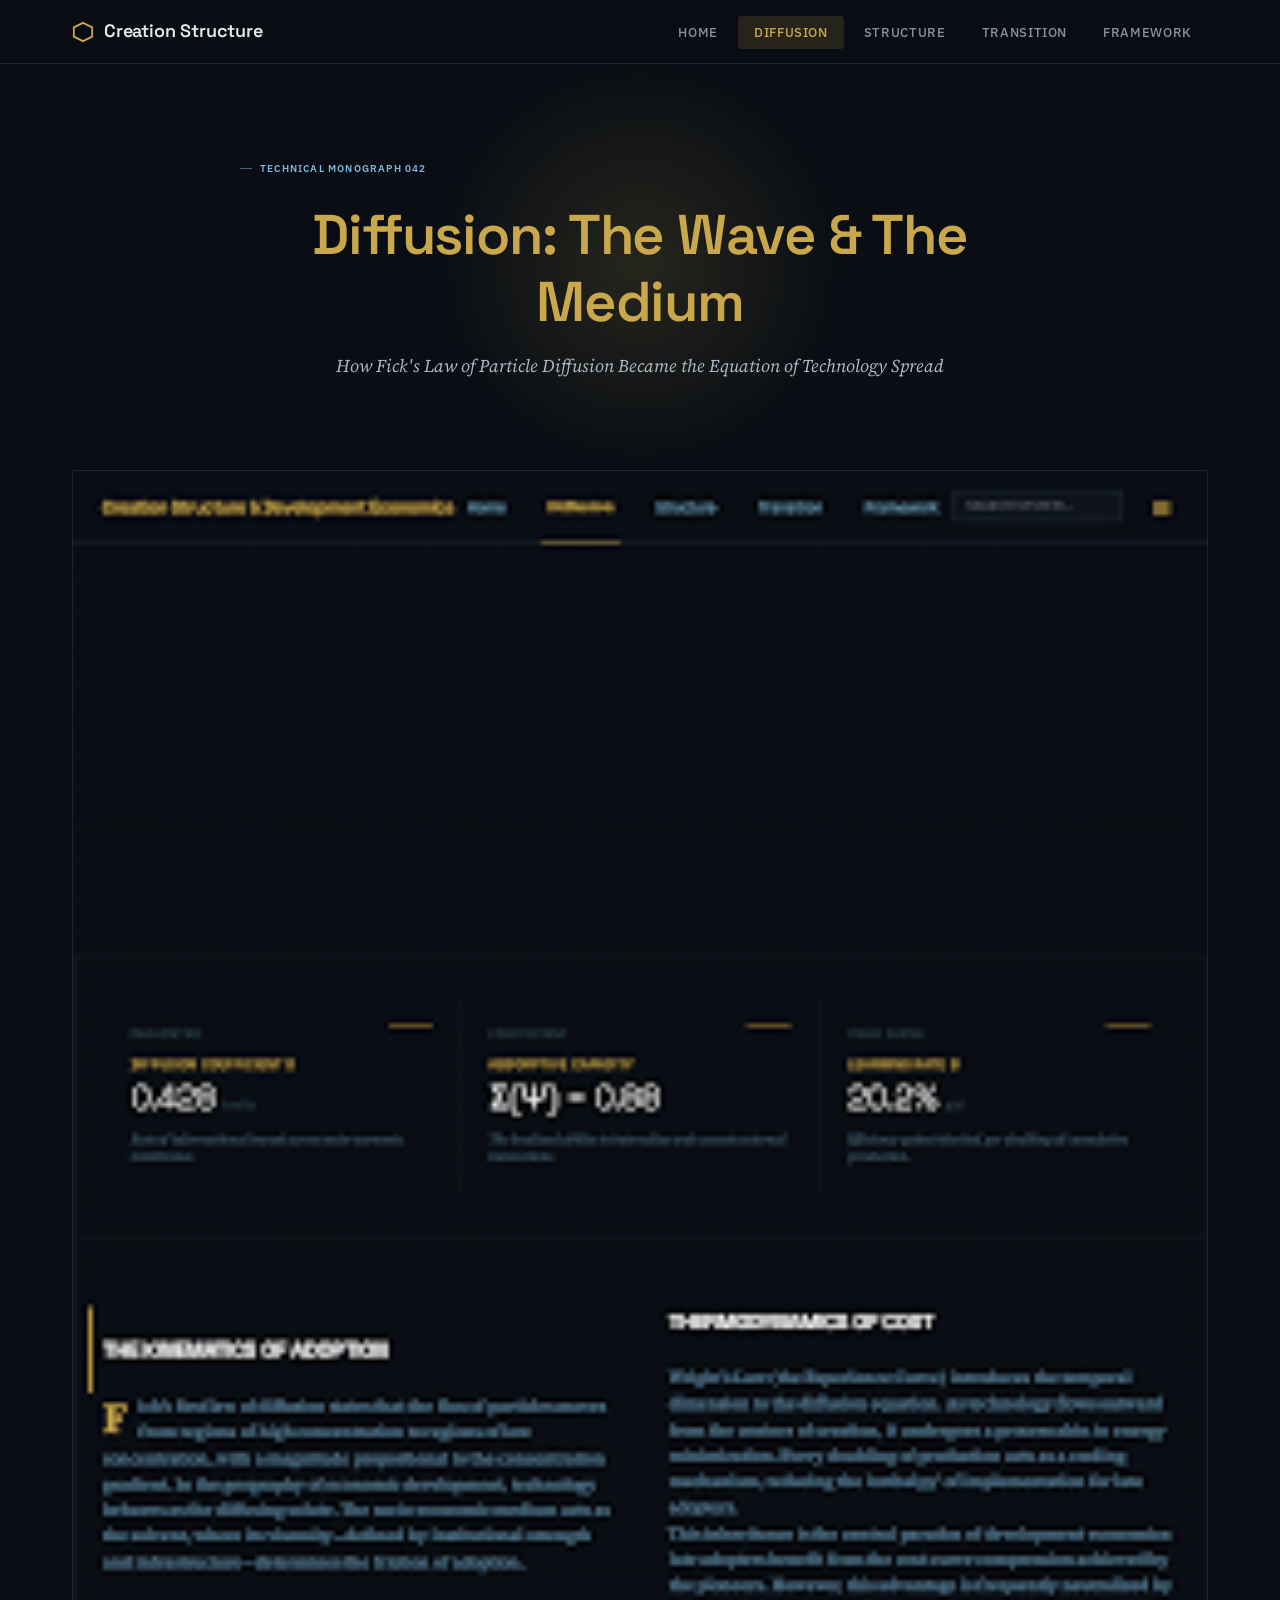
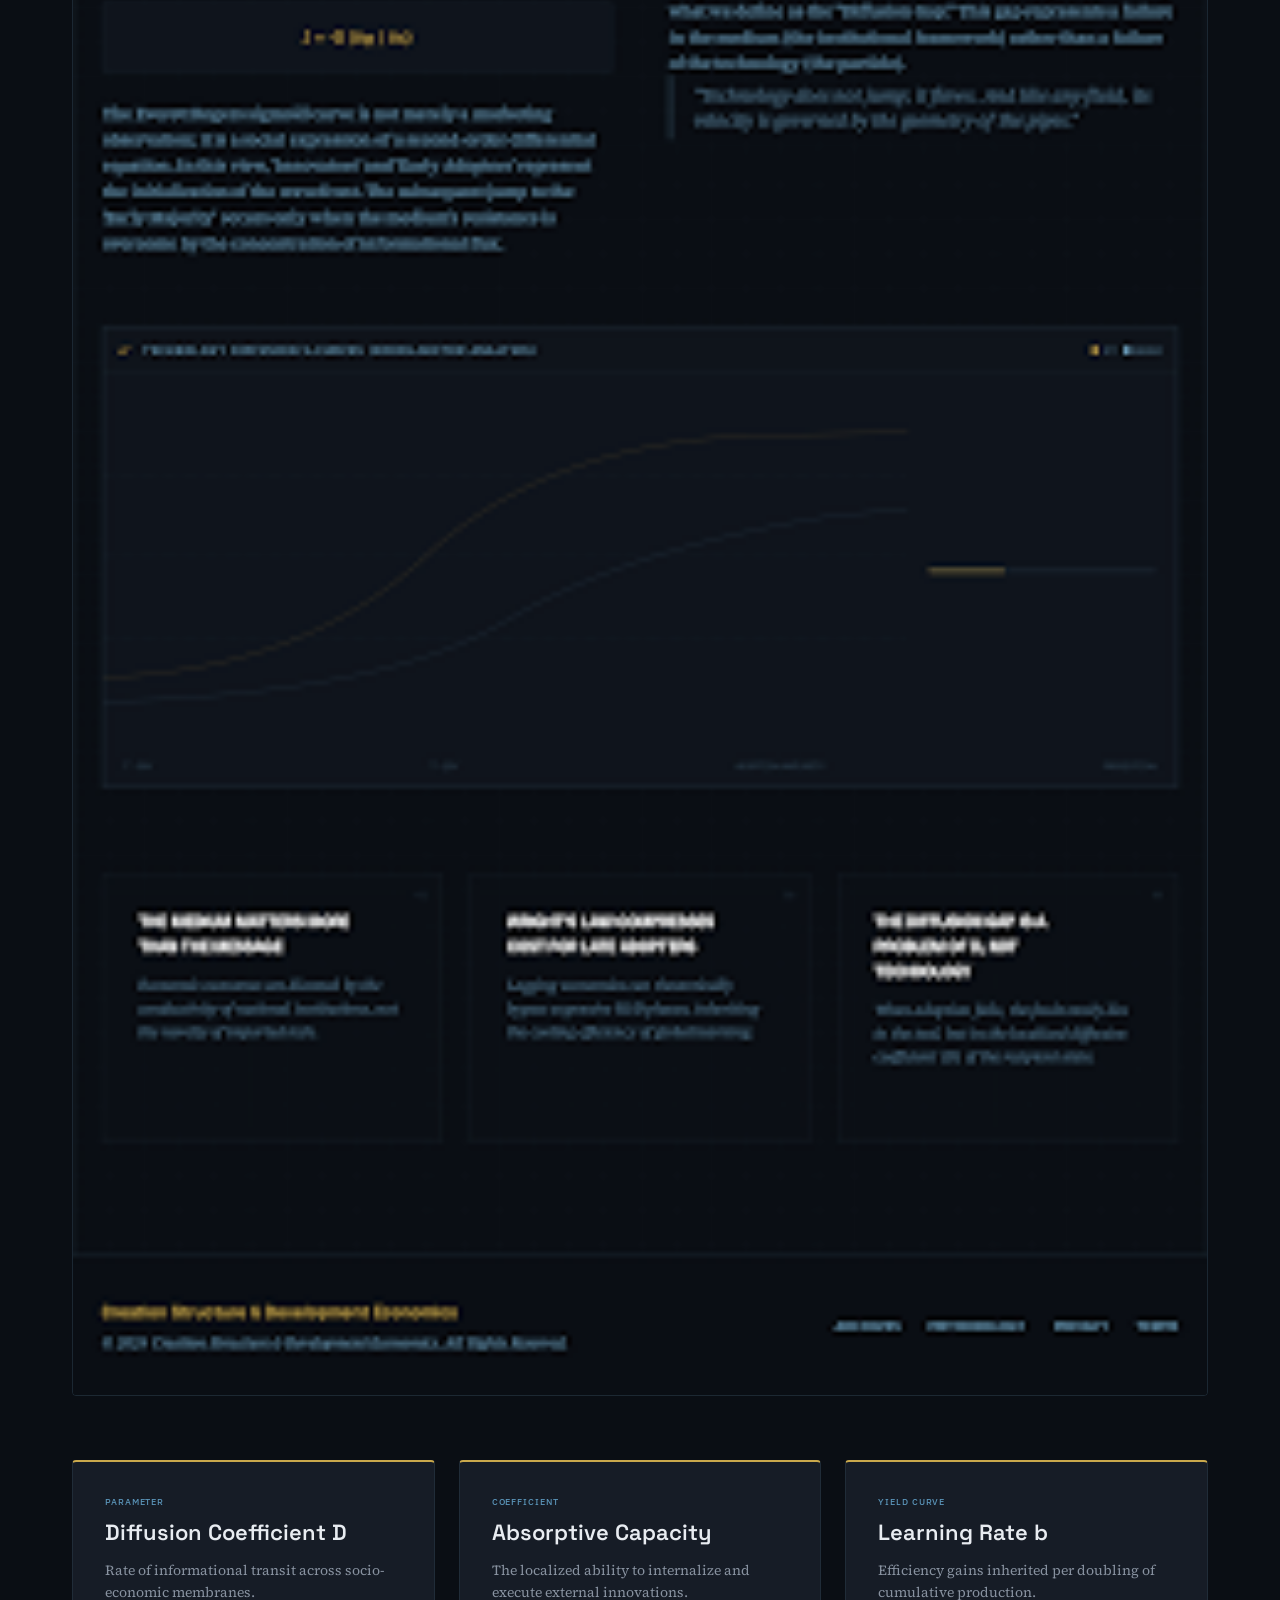
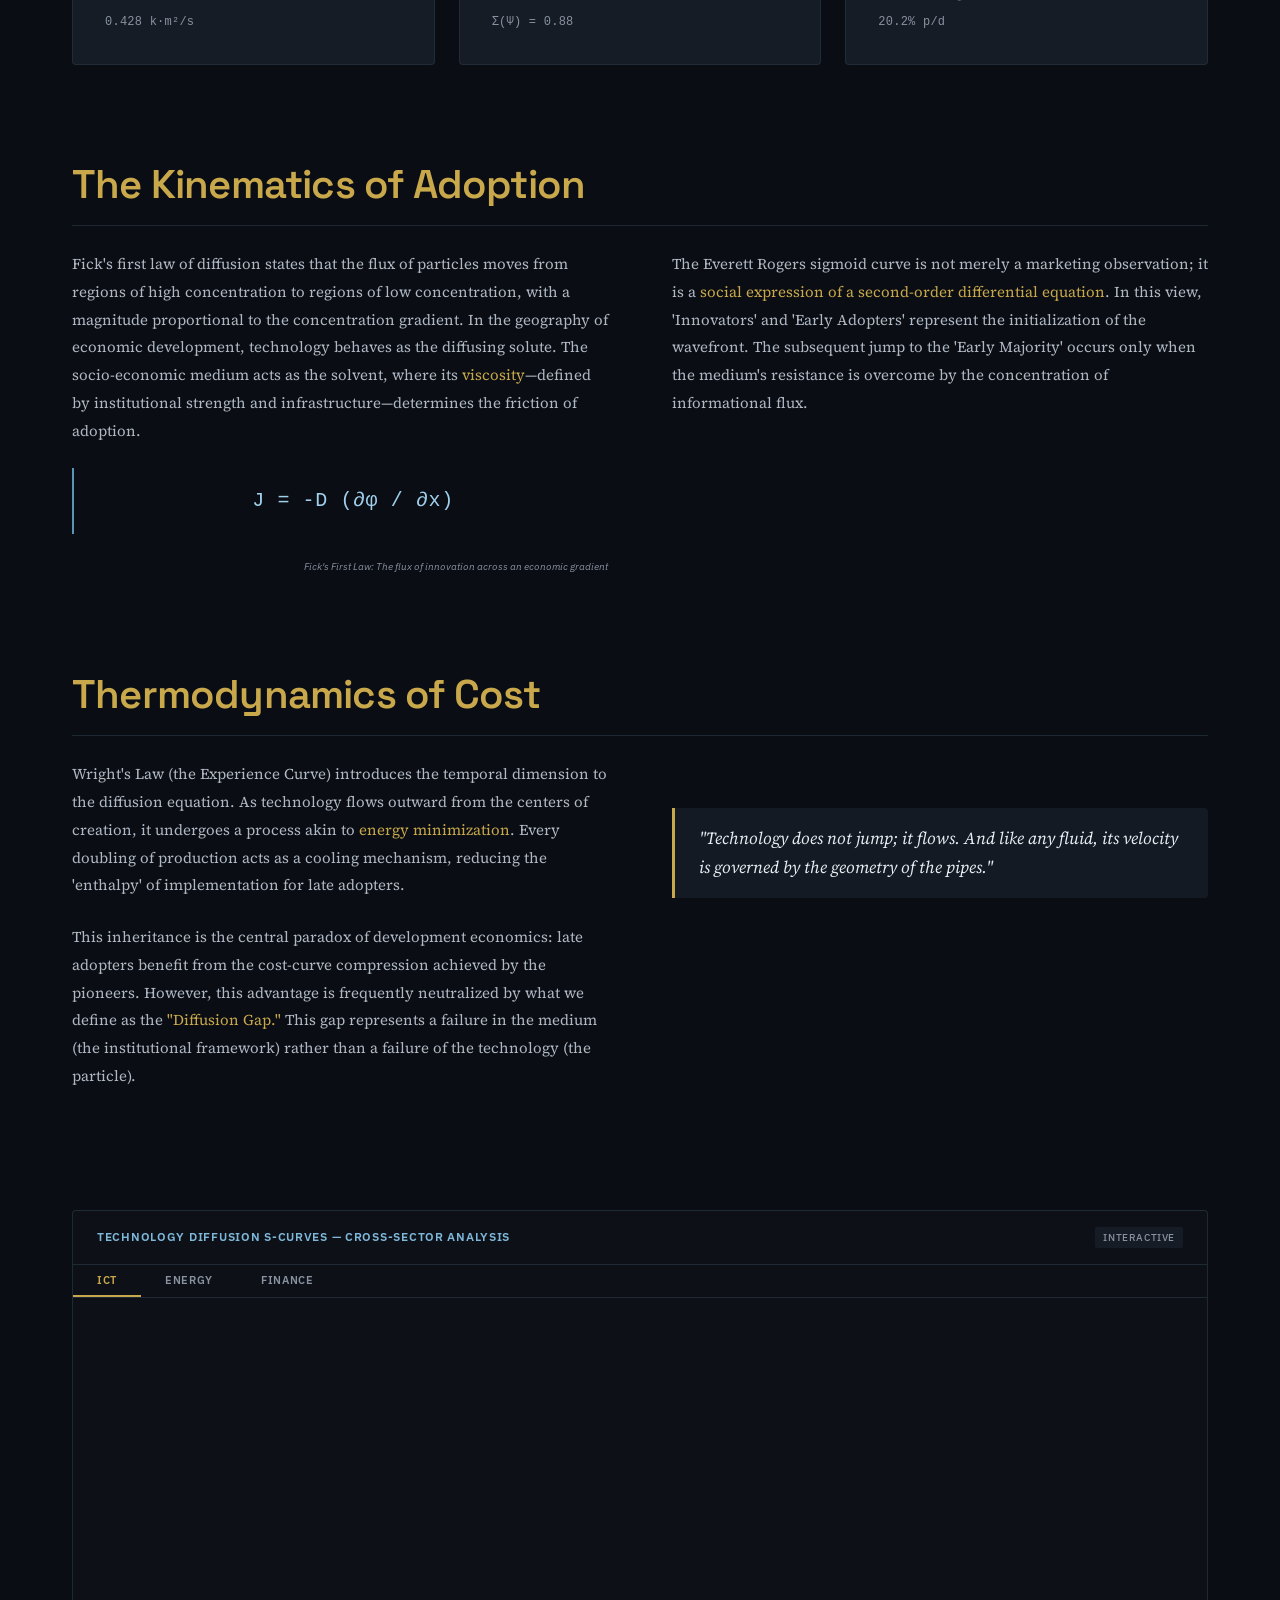
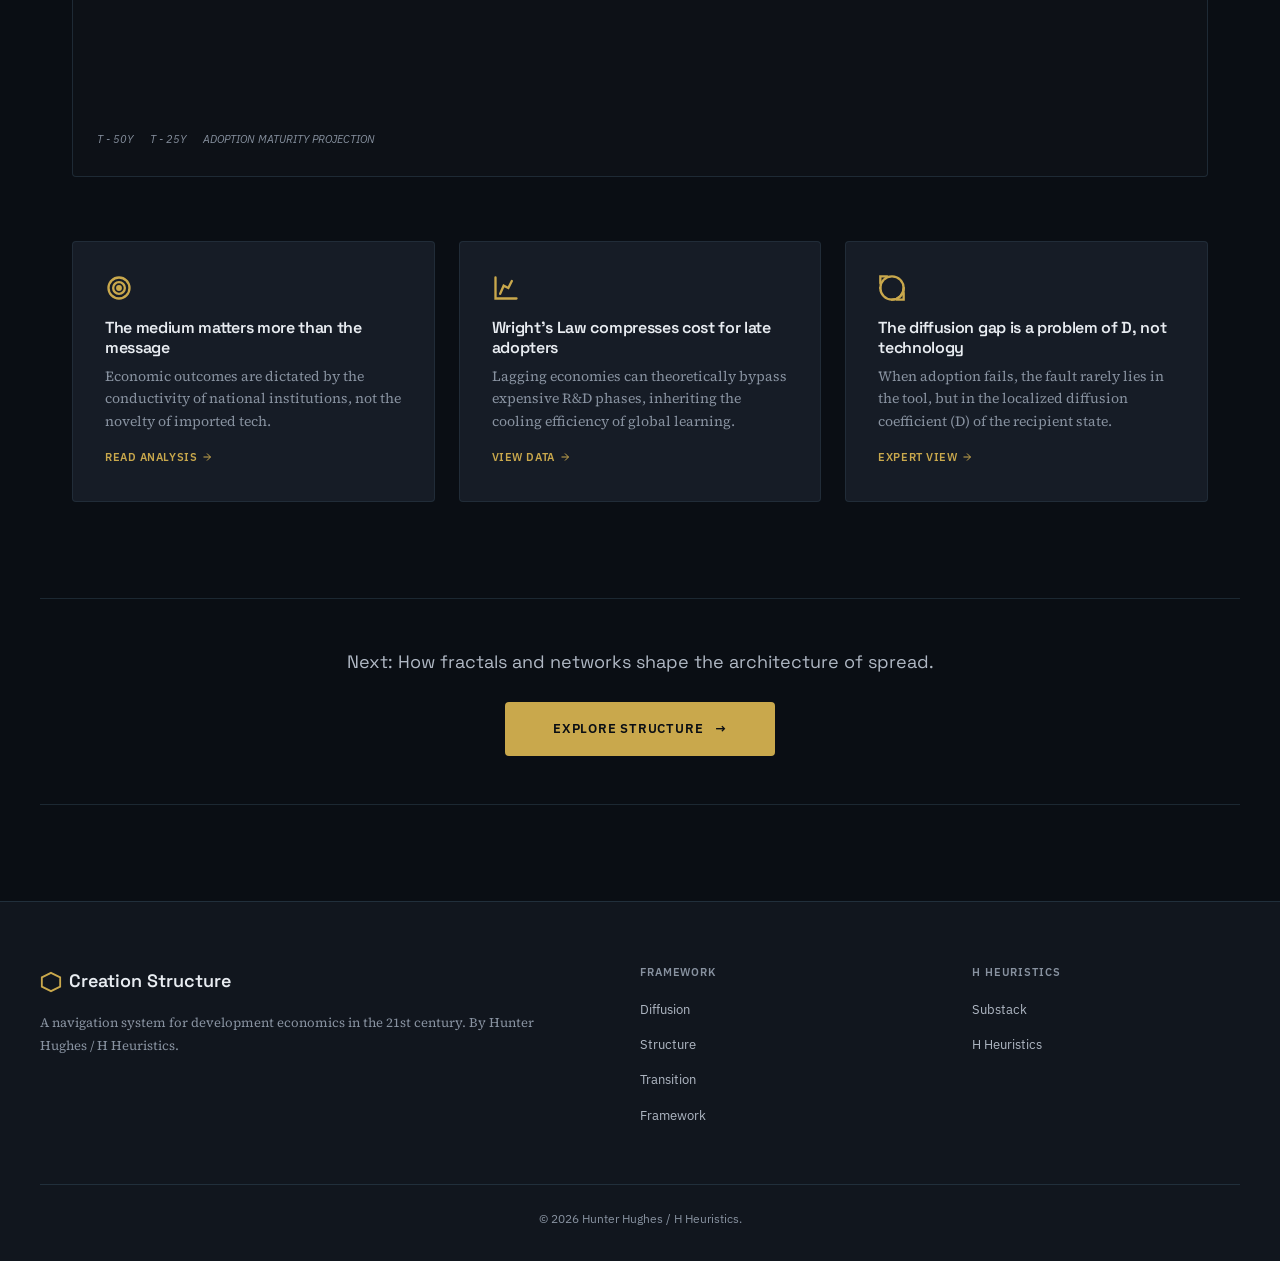
==== commit fdbe7182: "Embed Stitch design screenshots on all 5 pages Added Stitch-generated full-page design screenshots a" ====
--- a/pages/diffusion.html
+++ b/pages/diffusion.html
@@ -35,6 +35,13 @@
         <div class="volume-label">Technical Monograph 042</div>
         <h1>Diffusion: The Wave &amp; The Medium</h1>
         <p class="subtitle">How Fick's Law of Particle Diffusion Became the Equation of Technology Spread</p>
+    </div>
+</section>
+
+<!-- Stitch Design -->
+<section style="max-width: var(--max-width); margin: 0 auto var(--space-3xl); padding: 0 var(--space-xl);">
+    <div style="border: 1px solid var(--hairline); border-radius: var(--border-radius); overflow: hidden;">
+        <img src="../assets/img/diffusion-stitch.jpg" alt="Diffusion page Stitch design" style="width: 100%; display: block;" loading="lazy">
     </div>
 </section>
 
--- a/assets/css/main.css
+++ b/assets/css/main.css
@@ -455,6 +455,23 @@
     padding: 0;
     min-height: 420px;
     position: relative;
+    width: 100%;
+}
+
+.viz-frame-body svg {
+    display: block;
+    width: 100%;
+    height: 100%;
+}
+
+.viz-loading {
+    display: flex;
+    align-items: center;
+    justify-content: center;
+    min-height: 420px;
+    color: var(--text-muted);
+    font-family: var(--font-label);
+    font-size: 0.8125rem;
 }
 
 .viz-frame-body svg {
@@ -955,6 +972,11 @@
 }
 
 /* --- Subtle animation for stat cards --- */
+@keyframes pulse {
+    0%, 100% { opacity: 0.4; }
+    50% { opacity: 1; }
+}
+
 @keyframes fadeInUp {
     from {
         opacity: 0;
